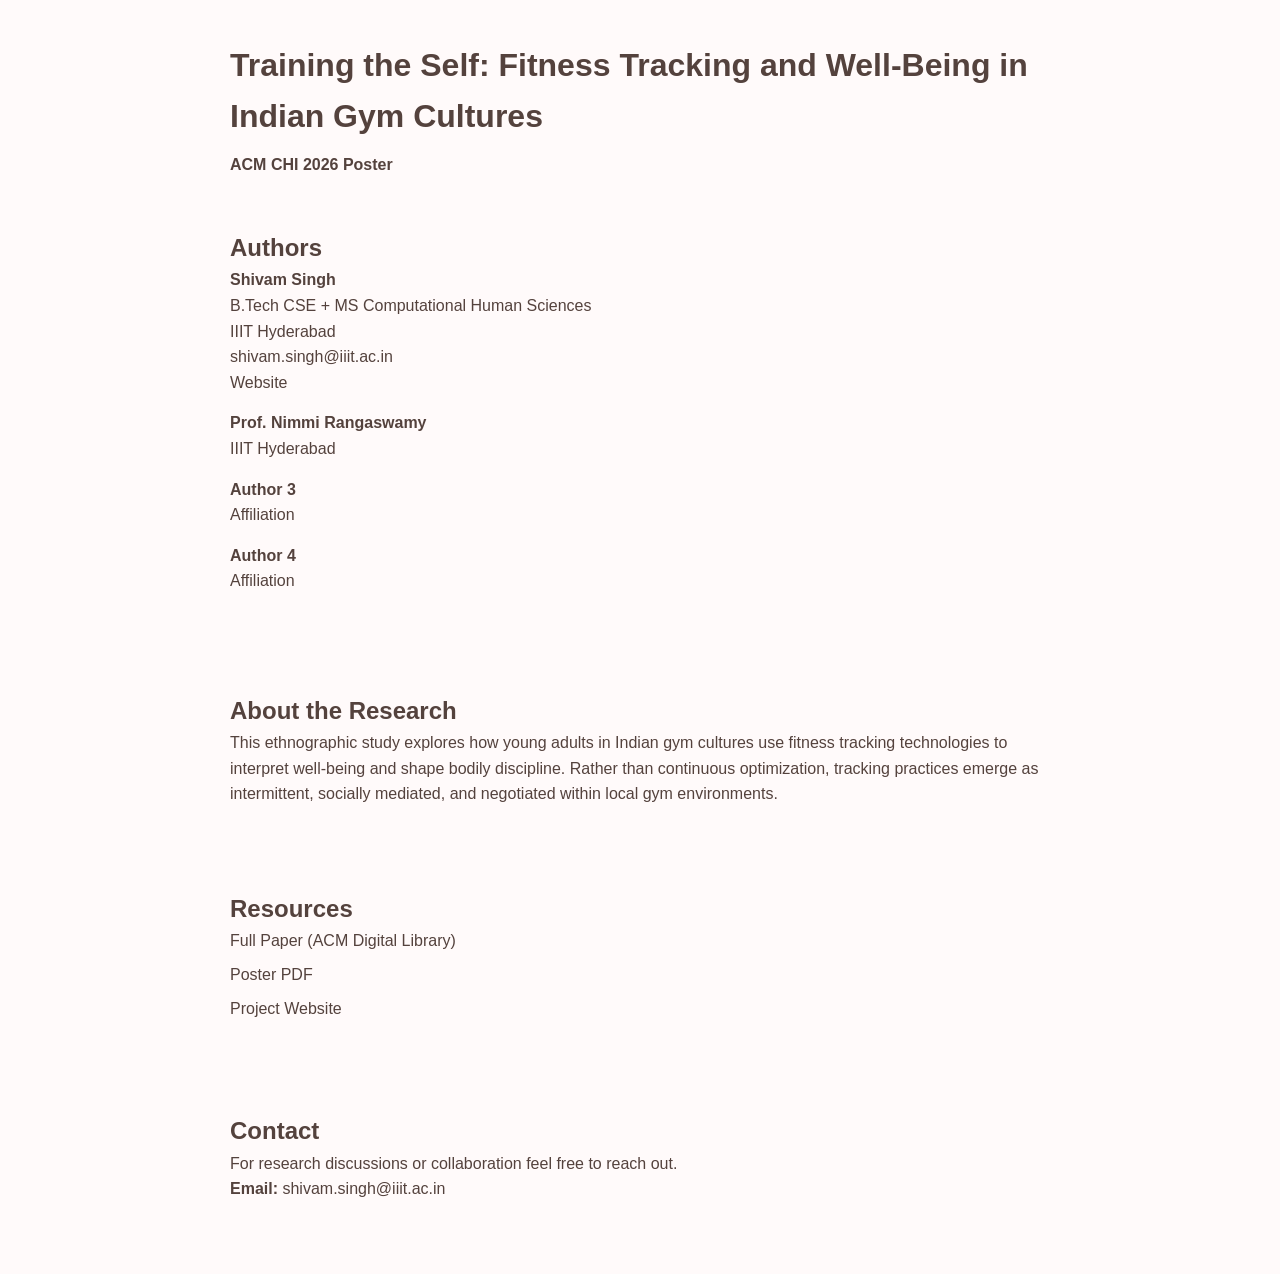
==== chi2026/index.html @ 49208fb3 "chi2026 page added" ====
<!DOCTYPE html>
<html lang="en">

<head>
<meta charset="UTF-8">
<meta name="viewport" content="width=device-width, initial-scale=1.0">

<title>CHI 2026 Poster – Shivam Singh</title>

<link rel="stylesheet" href="../assets/css/styles.css">

<style>

body{
max-width:900px;
margin:auto;
padding:40px;
font-family: Arial, sans-serif;
line-height:1.6;
}

h1{
margin-bottom:10px;
}

.section{
margin-top:35px;
}

.author{
margin-bottom:15px;
}

.links a{
display:block;
margin-bottom:8px;
font-weight:500;
}

</style>

</head>

<body>

<h1>Training the Self: Fitness Tracking and Well-Being in Indian Gym Cultures</h1>

<p><strong>ACM CHI 2026 Poster</strong></p>

<div class="section">

<h2>Authors</h2>

<div class="author">
<strong>Shivam Singh</strong><br>
B.Tech CSE + MS Computational Human Sciences<br>
IIIT Hyderabad<br>
<a href="mailto:shivam.singh@iiit.ac.in">shivam.singh@iiit.ac.in</a><br>
<a href="https://shivams-9.github.io">Website</a>
</div>

<div class="author">
<strong>Prof. Nimmi Rangaswamy</strong><br>
IIIT Hyderabad
</div>

<div class="author">
<strong>Author 3</strong><br>
Affiliation
</div>

<div class="author">
<strong>Author 4</strong><br>
Affiliation
</div>

</div>

<div class="section">

<h2>About the Research</h2>

<p>
This ethnographic study explores how young adults in Indian gym cultures use
fitness tracking technologies to interpret well-being and shape bodily
discipline. Rather than continuous optimization, tracking practices emerge as
intermittent, socially mediated, and negotiated within local gym environments.
</p>

</div>

<div class="section links">

<h2>Resources</h2>

<a href="#">Full Paper (ACM Digital Library)</a>
<a href="#">Poster PDF</a>
<a href="#">Project Website</a>

</div>

<div class="section">

<h2>Contact</h2>

<p>
For research discussions or collaboration feel free to reach out.
</p>

<p>
<strong>Email:</strong> shivam.singh@iiit.ac.in
</p>

</div>

</body>
</html>
---- assets/css/styles.css ----
/*===== GOOGLE FONTS =====*/
@import url("https://fonts.googleapis.com/css2?family=Poppins:wght@400;500;600;700&display=swap");
/*===== VARIABLES CSS =====*/

:root{
  --header-height: 3rem;
  --nav-width:324px;
  /*===== Font weight =====*/
  --font-medium:500;
  --font-semi-bold:600;
  --font-bold:700;
  /*===== Colors =====*/
  --first-color: #cc4b2c;
  --first-color-dark: #662616;
  --first-color-darken: #290F09;
  --text-color: #54423D;
  --first-color-light: #eae7e6;
  --first-color-lighten: #fffafa;

  /*===== Font and typography =====*/
  --body-font: 'Poppins', sans-serif;
  --h1-font-size: 1.5rem;
  --h2-font-size: 1.25rem;
  --h3-font-size: 1rem;
  --normal-font-size: .938rem;
  --small-font-size: .813rem;
  --smaller-font-size: .75rem;
  /*===== Margenes =====*/
  --mb-1: .5rem;
  --mb-2: 1rem;
  --mb-3: 1.5rem;
  --mb-4: 2rem;
  --mb-5: 2.5rem;
  /*===== z index =====*/
  --z-fixed:100;
}
@media screen and (min-width: 768px){
  :root{
    --h1-font-size: 2.25rem;
    --h2-font-size: 1.5rem;
    --h3-font-size: 1.25rem;
    --normal-font-size: 1rem;
    --small-font-size: .875rem;
    --smaller-font-size: .813rem;
  }
}
/*===== BASE =====*/
*,::before,::after{
  box-sizing: border-box;
}
html{
  scroll-behavior: smooth;
}

body{
  margin: var(--header-height) 0 0 0;
  font-family: var(--body-font);
  font-size: var(--normal-font-size);
  font-weight: var(--font-medium);
  background-color: var(--first-color-lighten);
  color: var(--text-color);
  line-height: 1.6;
}

h1,h2,h3,p{
  margin: 0;
}

h3{
  font-weight: var(--font-semi-bold);
}

ul{
  margin: 0;
  padding: 0;
  list-style: none;
}

a{
  text-decoration: none;
  color: var(--text-color);
}

img{
  max-width: 100%;
  height: auto;
  display: block;
}
/*===== CLASS CSS ===== */
.section{
  padding: 1rem 0 2rem;
}

.section-title{
  font-size: var(--h1-font-size);
  color: var(--first-color);
  margin-bottom: var(--mb-3);
  text-align: center;
  margin-top: 0;
}

.section-subtitle{
  display: block;
  font-size: var(--small-font-size);
  color: var(--first-color-darken);
  text-align: center;
  font-weight: var(--font-bold);
  margin-bottom: .25rem;
}

/*===== LAYOUT =====*/
.bd-grid{
  max-width: 1024px;
  display: grid;
  grid-template-columns: 100%;
  column-gap: 2rem;
  
  width: calc(100% - 2rem);
  margin-left: var(--mb-2);
  margin-right: var(--mb-2);
}

.header-1{
  width: 100%;
  position: fixed;
  top: 0;
  left: 0;
  z-index: var(--z-fixed);
  background-color: var(--first-color-lighten);
  box-shadow: 0 2px 4px rgba(0,0,0,.1);
}

/*===== NAV =====*/

.nav{
  height: var(--header-height);
  display: flex;
  justify-content: space-between;
  align-items: center;
}

.nav__menu{
  position: fixed;
  top: 0;
  left: -100%;
  width: 72%;
  height: 100vh;
  padding: 4rem;
  padding-top: 0;
  display: flex;
  align-items: center;
  background-color: var(--first-color);
  transition: .5s;
}

.nav__close{
  position: absolute;
  top: 1rem;
  right: 1rem;
  font-size: 2rem;
  color: var(--first-color-dark);
  cursor: pointer;
}


.nav__item{
  margin-bottom: var(--mb-4);
}

.nav__link{
  font-size: 1rem;
  text-transform: uppercase;
  color: var(--first-color-lighten);
  font-weight: var(--font-bold);
  transition: .3s;
}

.nav__link:hover{
  color: var(--text-color);
}

.nav__toggle{
  color: var(--first-color-dark);
  font-size: 1.3rem;
  cursor: pointer;
}

.nav__img{
 /* padding-top: .1rem; */
  /* padding-left: .15rem; */
  width: 100px;
  height: 100px;
  background-color: var(--first-color);
  border-radius: 50%;
  overflow: hidden;
  /* margin-bottom: var(--mb-2); */
  box-shadow: 0 1px 10px rgba(0, 0, 0, 1);
}
/*=== Show menu ===*/
.show{
  left: 0%;
}

/*Active menu*/
.active{
  color: black;
}

/*===== HOME =====*/

.home__container{
  height: calc(100vh - var(--header-height));
  align-items: center;
}

.home__data{
  display: flex;
  flex-direction: column;
  align-items: center;
  height: max-content;
  text-align: center;
}

.home__img{
  /* padding-top: .1rem; */
  /* padding-left: .15rem; */
  width: 200px;
  height: 200px;
  background-color: var(--first-color);
  border-radius: 50%;
  overflow: hidden;
  /* margin-bottom: var(--mb-2); */


}


.home__title{
  font-size: var(--h1-font-size);
  color: var(--first-color);
  font-weight: var(--font-semi-bold);
}

.home__profession{
  font-size: var(--small-font-size);
  color: var(--first-color-dark);
  margin-bottom: var(--mb-5);
}

.home__profession a:hover{
  color: var(--first-color);
}

.home__social{
  margin-bottom: 5rem;
}

.home__social-link{
  display: inline-flex;
  background-color: var(--first-color);
  color: var(--first-color-lighten);
  font-size: 1.1rem;
  border-radius: 50%;
  padding: .40rem;
  margin: 0 var(--mb-1);
  transition: .3a;
}

.home__social-link:hover{
  background-color: var(--first-color-dark);
}


.home__button{
  width: 100%;
}
/*BUTTONS*/

.button{
  display: inline-block;
  background-color: var(--first-color);
  color: var(--first-color-lighten);
  padding: 1rem 2rem;
  font-weight: var(--font-semi-bold);
  border-radius: .5rem;
  transition: .3s;
}

.button:hover{
  background-color: var(--first-color-dark);
}

.button__light{
  background-color: var(--first-color-lighten);
  color: var(--first-color);
}

.button__light:hover{
  color: var(--first-color-lighten);
}
/* ===== ABOUT =====*/

.about__container{
  row-gap: 2rem;
}

.about__data{
  text-align: center;
}

.about__description{
  margin-bottom: var(--mb-4);
}

.about__img{
  width: 250px;
  border-radius: .5rem;
  margin: 0 auto;
  margin-bottom: 2rem;
}

.about__information{
  margin-bottom: var(--mb-4);
}

.about__information-title{
  font-size: var(--h3-font-size);
  color: var(--first-color-dark);
  margin-bottom: var(--mb-2);
}

.about__information-data{
  display: flex;
  align-items: center;
  padding-left: 1.5rem;
  margin-bottom: var(--mb-3);
}

.about__information-icon{
  font-size: 1.5rem;
  color: var(--first-color);
  margin-right: var(--mb-4);
}

.about__information-subtitle{
  display: block;
  font-weight: var(--font-semi-bold);
}

.about__information-subtitle-small{
  font-size: var(--small-font-size);
}

/* ===== SKILLS =====*/

.skills__container{
  row-gap: 2rem;
}


.skills__subtitle{
  font-size: var(--h3-font-size);
  color: var(--first-color-dark);
  margin-bottom: var(--mb-2);
}

.skills__data{
  position: relative;
  display: flex;
  justify-content: space-between;
  margin: 0 var(--mb-2);
  margin-bottom: var(--mb-4);
}

.skills__name{
  text-transform: uppercase;
}

.skills__bar{
  position: absolute;
  bottom: -.75rem;
  height: .25rem;
  background-color: var(--first-color) ;
}

.skills__html {
  width: 80%;
}

.skills__html90 {
  width: 90%;
}

.skills__js {
  width: 75%;
}

.skills__react {
  width: 85%;
}

.skills__angular {
  width: 70%;
}

.skills__solidity {
  width: 75%;
}

.skills__bash {
  width: 70%;
}

.skills__assembly {
  width: 80%;
}

.skills__tensorflow {
  width: 75%;
}

.skills__numpy {
  width: 95%;
}

.skills__docker {
  width: 80%;
}

.skills__aws {
  width: 70%;
}

.skills__mysql {
  width: 85%;
}

.skills__mongodb {
  width: 80%;
}

.skills__restapi {
  width: 75%;
}

.skills__linux {
  width: 80%;
}

.skills__fullstack {
  width: 85%;
}

.skills__ml {
  width: 75%;
}

.skills__opensource {
  width: 80%;
}

.skills__osnetworking {
  width: 80%;
}

.skills__dbms {
  width: 95%;
}

.skills__problemsolving {
  width: 85%;
}

.skills__hci {
  width: 80%;
}

/* ===== EDUCATION =====*/

.education__container{
  row-gap: 2rem;
}

.education__content{
  display: grid;
  grid-template-columns: 1fr max-content 1fr;
}

.education__year, .education__race{
  font-size: var(--h3-font-size);
  margin-bottom: .25rem;
}

.education__university, .education__specialty{
  display: block;
  font-size: var(--smaller-font-size);
}


.education__year, .education__university{
  text-align: right;
} 

.education__time{
  padding: 0 1rem;
  justify-self: center;
}

.education__rounder{
  position: relative;
  display: inline-block;
  width: 12px;
  height: 12px;
  background-color: var(--first-color);
  border-radius: 50%;
}

.education__rounder::before{
  content: '';
  position: absolute;
  transform: translate(-4px, -4px);
  width: 20px;
  height: 20px;
  border: 1px solid var(--first-color);
  border-radius: 50%;
}


.education__line{
  display: block;
  height: 80%;
  width: 2px;
  background-color: var(--first-color);
  transform: translate(5px);
}
/* ===== SERVICES =====*/


.services__container{
  row-gap: 2rem;
}

.services__content{
  padding: 1.5rem .5rem;
  border:  2px solid var(--first-color);
  border-radius: .5rem;
  text-align: center;
}

.services__icon{
  font-size: 2rem;
  padding: .5rem;
  background-color: var(--first-color);
  color: var(--first-color-lighten);
  border-radius: 50%;
  margin-bottom: var(--mb-2);
}

.services__title{
  font-size: 1.25rem;
  color: var(--first-color-dark);
  margin-bottom: var(--mb-1);
}

.services__content, .services__icon, .services__description, .services__title{
  transition: .3s;
}

.services__content:hover{
  background-color: var(--first-color);
}

.services__content:hover .services__icon{
  background-color: var(--first-color-lighten);
  color: var(--first-color);
}

.services__content:hover .services__title{
  color: var(--first-color-lighten);
}

.services__content:hover .services__description{
  color: var(--first-color-lighten);

}

.services__description{
  text-align: justify;
}
/* ===== PROJECT IN MIND  =====*/
.project{
  background-color: var(--first-color);
  padding-bottom: 0;
}

.project__container{
  row-gap: 2rem;
}

.project__data{
  text-align: center;
}

.project__title, .project__description{
  color: var(--first-color-lighten);
}

.project__description{
  margin-bottom: var(--mb-4);
}

.project_img{
  width: 220px;
  justify-self: center;
}
/* ===== WORKS =====*/

.works__container{
  justify-items: center;
  row-gap: 2rem;
}

.works__img{
  position: relative;
  overflow: hidden;
  border-radius: .5rem;
  height:10rem;
}

.works__data{
  position: absolute;
  bottom: -100%;
  width: 100%;
  height: 100%;
  display: flex;
  flex-direction: column;
  justify-content: center;
  align-items: center;
  background: rgba(204,75,44,.7);
  border-radius: .5rem;
  transition: .3s;
  /* color: var(--first-color-lighten); */
}

.works__link{
  display: inline-flex;
  font-size: 1.5rem;
  background-color: var(--first-color-lighten);
  color: var(--first-color);
  padding: .25rem;
  border-radius: .25rem;
  margin-bottom: var(--mb-2);
}

.works__title{
  font-size: var(--h2-font-size);
  color: var(--first-color-lighten);
}

.works__title{
  font-size: var(--h2-font-size);
  color: var(--first-color-lighten);
}

.works__img:hover .works__data{
  bottom: 0 ;
}
/* ===== CONTACT =====*/


.contact__container{
  row-gap: 3rem;
}

.contact__input{
  width: 100%;
  padding: 1rem;
  outline: none;
  border: none;
  background-color: var(--first-color-light);
  font-size: var(--normal-font-size);
  margin-bottom: var(--mb-2);
  border-radius: .5rem;
}

.contact::placeholder{
  color: var(--first-color-dark);
  font-family: var(--body-font);
  font-weight: var(--font-medium);
}


.contact__button{
  outline: none;
  border: none;
  font-family: var(--body-font);
  font-size: var(--normal-font-size);
  cursor: pointer;
}

.contact__info{
  margin-bottom: var(--mb-3);
}

.contact__subtitle{
  font-size: var(--h3-font-size);
  color: var(--first-color-dark);
  margin-bottom: var(--mb-1);
}

.contact__text{
  display: block;
  padding-left: 1rem;
}

.contact__icon{
  font-size: 1.2rem;
  color: var(--first-color-darken);
  margin-right: var(--mb-4);
}

.success-message {
  /* background-color: #28a745; Green */
  /* color: white; */
  /* padding: 10px; */
  /* text-align: center; */
  /* border-radius: 5px; */
  /* margin-top: 20px; */
  /* opacity: 0;  Initially hidden */
  transition: opacity 0.5s ease-in-out; /* Smooth fade-in and fade-out */
}
/* ===== FOOTER =====*/

.footer{
  background-color: var(--first-color-darken);
  color: var(--first-color-lighten);
  text-align: center;
}

.footer__title{
  font-size: var(--h1-font-size);
  margin-bottom: var(--mb-2);
}

.footer__description{
  margin-bottom: var(--mb-2);
}

.footer__social{
  margin-bottom: 3rem;
}

.footer__link{
  display: inline-flex;
  background-color: var(--first-color);
  color: var(--first-color-lighten);
  font-size: 1.1rem;
  border-radius: 50%;
  padding: .40rem;
  margin: 0 var(--mb-1);
  transition: .3s;
}

.footer__link:hover{
  background-color: var(--first-color-lighten);
  color: var(--first-color);
}

.footer__copy{
  font-size: var(--smaller-font-size);
  color: var(--text-color);
}

/* ===== MEDIA QUERIES=====*/

@media screen and (min-width:768px){
  .home__button{
    width: initial;
  }

  .nav__menu{
    width: var(--nav-width);
  }

  .about__container,  .skills__container, .services__container, .works__container, .contact__container, .contact__inputs{
    grid-template-columns: repeat(2,1fr);
  }

  .about__data{
    text-align: initial;
  }

  .about__description{
    margin-bottom: var(--mb-5);
  }

  .about__img{
    width: 220px;
  }

  .about__information{
    padding-left: 4rem;
  }

  .education__time{
    padding: 0 2rem;
  }

  .project{
    background: none;
  }

  .project__container{
    background-color: var(--first-color);
    grid-template-columns: 2fr 1.2fr;
    padding: 0 2rem;
    border-radius: .5rem;
  }

  .project__data{
    padding: 3rem 0;
  }

  .project__title, .project__data{
    text-align: initial;
  }

  .project_img{
    width: 230px;
    align-self: flex-end;
  }

  .contact__inputs{
    display: grid;
    column-gap: 1.5rem;
  }
  
  .contact__info{
    padding-left: 3rem;
  }

  .footer{
    background: none;
  }

  .footer__container{
    background-color: var(--first-color-darken);
    padding: 3rem 0;
    border-radius: .5rem;
  }
}

@media screen and (min-width:1024px){

  body{
    margin: 0;
    padding-left: var(--nav-width);
  }

  .header-1{
    width: 0;
  }

  .nav__toggle, .nav__logo, .nav__close{
    display: none;
  }

  .nav__menu{
    left: 0;
  }

  .home__container{
    height: 100vh;
  }

  .section{
    padding: 1rem 0 2rem;
  }

  .bd-grid{
    margin-left: auto;
    margin-right: auto;
  }

  .services__container{
    grid-template-columns: repeat(3,1frz);
  }
  
  .works__img{
    position: relative;
    overflow: hidden;
    border-radius: .5rem;
    height:11.7rem;
  }
}
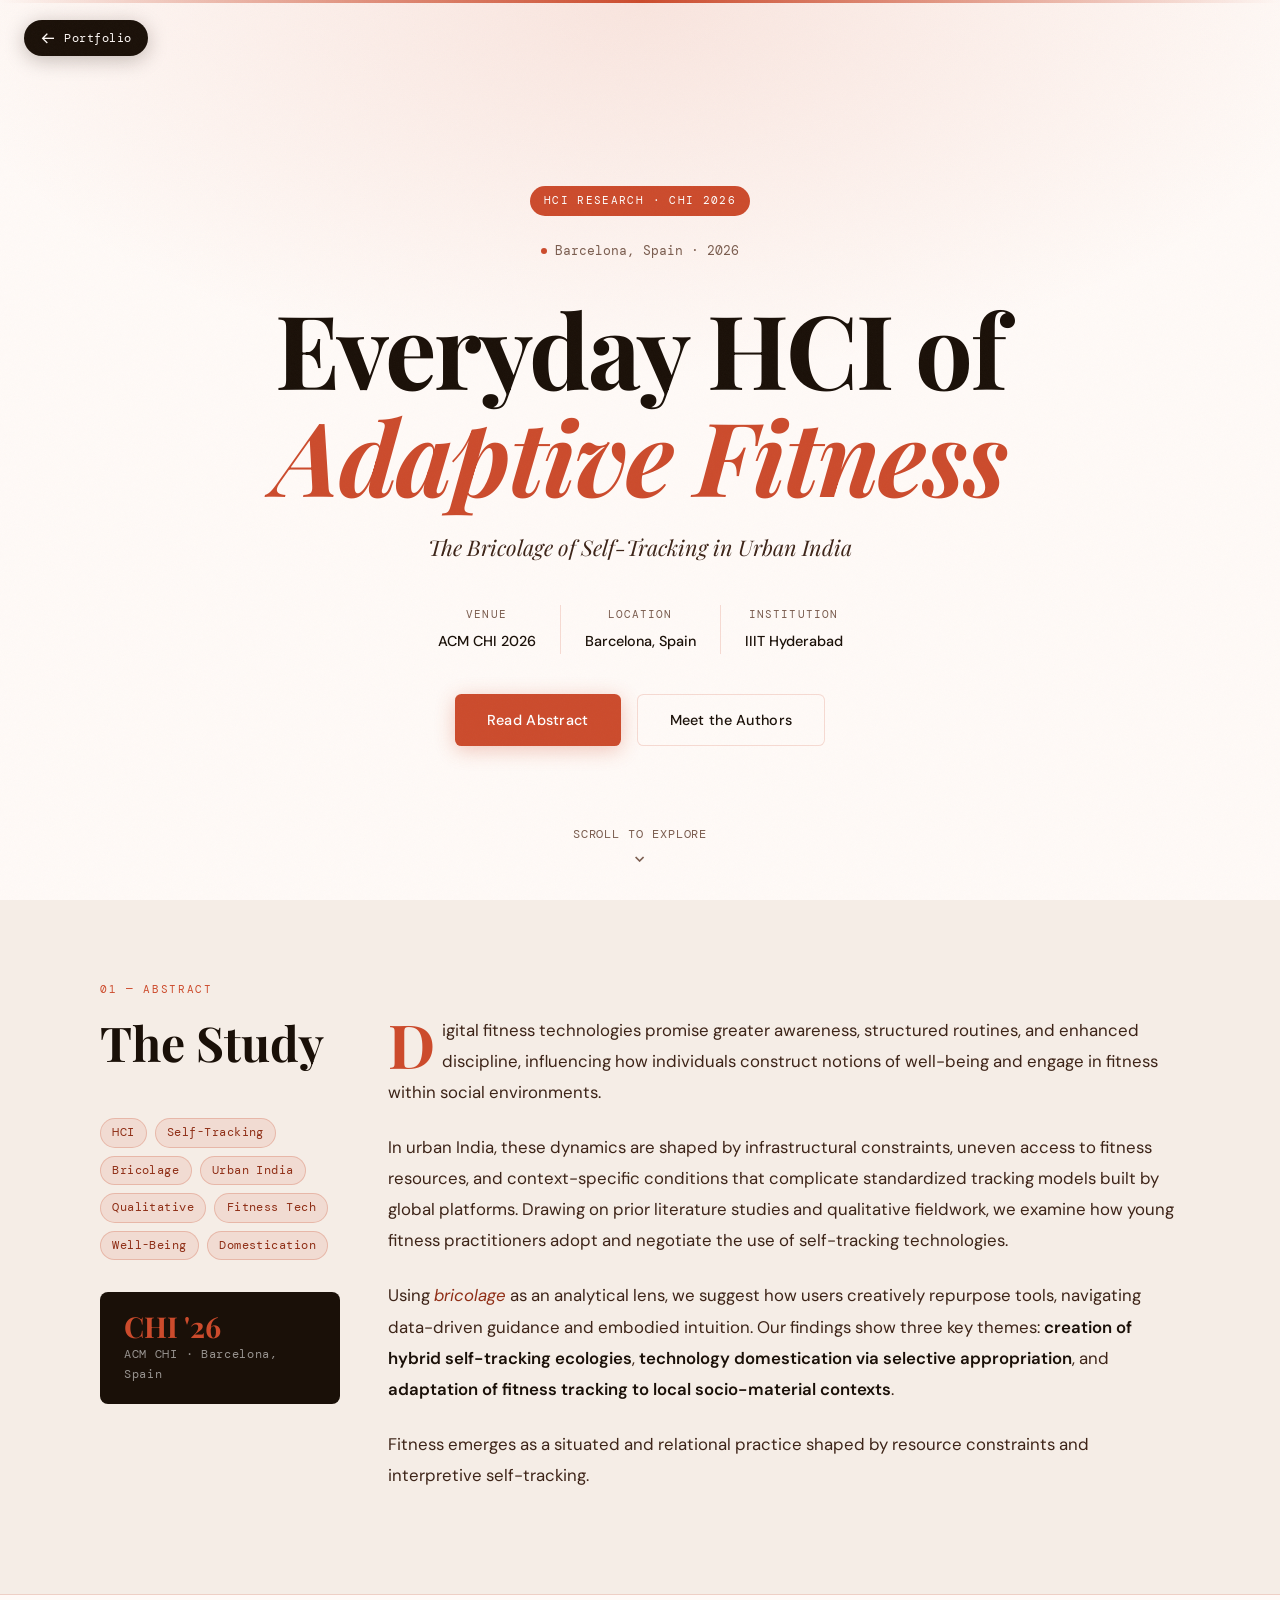
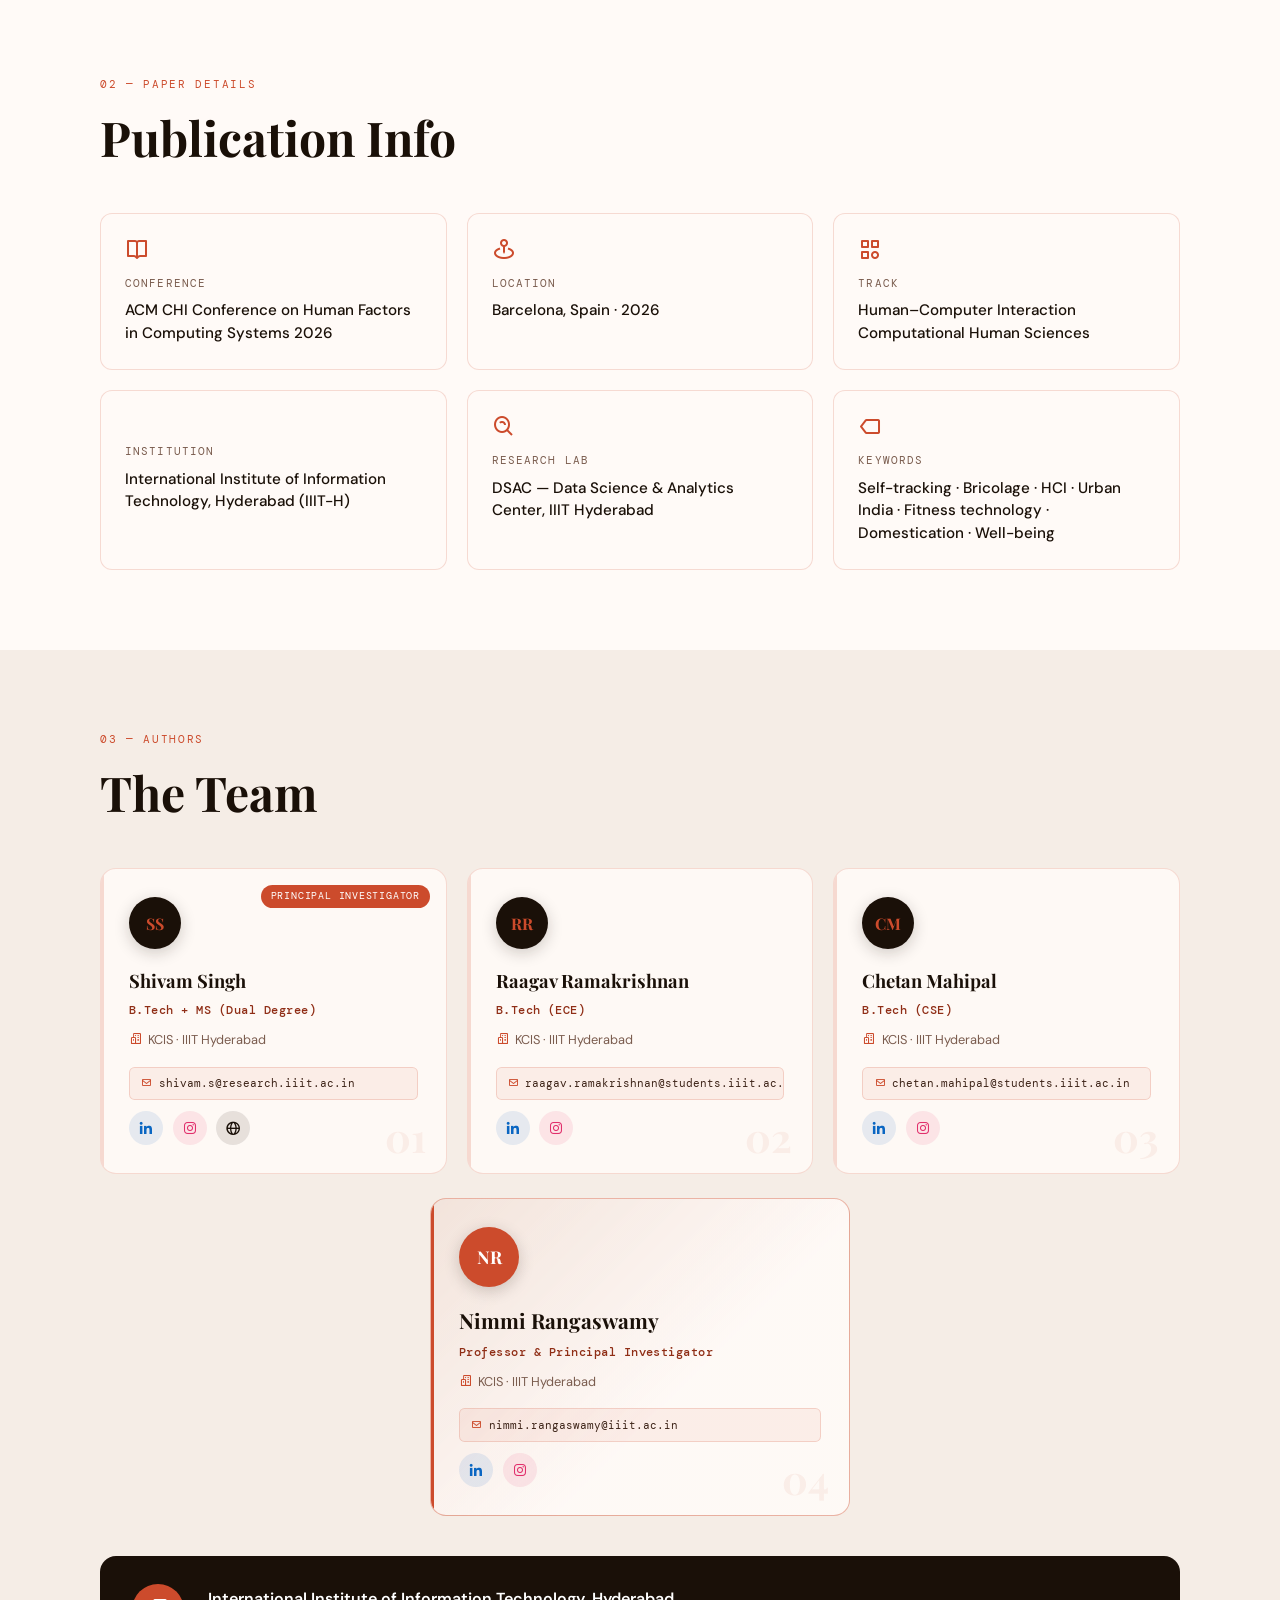
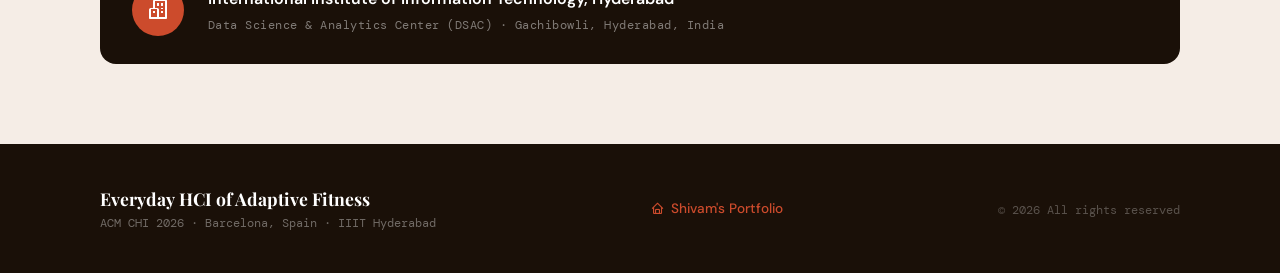
==== commit 514f824f: "chi-2026 paper details up" ====
--- a/chi2026/index.html
+++ b/chi2026/index.html
@@ -1,117 +1,275 @@
 <!DOCTYPE html>
 <html lang="en">
-
 <head>
-<meta charset="UTF-8">
-<meta name="viewport" content="width=device-width, initial-scale=1.0">
-
-<title>CHI 2026 Poster – Shivam Singh</title>
-
-<link rel="stylesheet" href="../assets/css/styles.css">
-
-<style>
-
-body{
-max-width:900px;
-margin:auto;
-padding:40px;
-font-family: Arial, sans-serif;
-line-height:1.6;
-}
-
-h1{
-margin-bottom:10px;
-}
-
-.section{
-margin-top:35px;
-}
-
-.author{
-margin-bottom:15px;
-}
-
-.links a{
-display:block;
-margin-bottom:8px;
-font-weight:500;
-}
-
-</style>
-
+    <meta charset="UTF-8" />
+    <meta name="viewport" content="width=device-width, initial-scale=1.0" />
+    <link rel="stylesheet" href="chi.css" />
+    <link href="https://unpkg.com/boxicons@2.1.4/css/boxicons.min.css" rel="stylesheet" />
+    <link href="https://fonts.googleapis.com/css2?family=Playfair+Display:ital,wght@0,400;0,700;1,400&family=DM+Sans:wght@300;400;500&family=DM+Mono:wght@400;500&display=swap" rel="stylesheet" />
+    <title>Everyday HCI of Adaptive Fitness — CHI 2026</title>
 </head>
-
 <body>
 
-<h1>Training the Self: Fitness Tracking and Well-Being in Indian Gym Cultures</h1>
-
-<p><strong>ACM CHI 2026 Poster</strong></p>
-
-<div class="section">
-
-<h2>Authors</h2>
-
-<div class="author">
-<strong>Shivam Singh</strong><br>
-B.Tech CSE + MS Computational Human Sciences<br>
-IIIT Hyderabad<br>
-<a href="mailto:shivam.singh@iiit.ac.in">shivam.singh@iiit.ac.in</a><br>
-<a href="https://shivams-9.github.io">Website</a>
-</div>
-
-<div class="author">
-<strong>Prof. Nimmi Rangaswamy</strong><br>
-IIIT Hyderabad
-</div>
-
-<div class="author">
-<strong>Author 3</strong><br>
-Affiliation
-</div>
-
-<div class="author">
-<strong>Author 4</strong><br>
-Affiliation
-</div>
-
-</div>
-
-<div class="section">
-
-<h2>About the Research</h2>
-
-<p>
-This ethnographic study explores how young adults in Indian gym cultures use
-fitness tracking technologies to interpret well-being and shape bodily
-discipline. Rather than continuous optimization, tracking practices emerge as
-intermittent, socially mediated, and negotiated within local gym environments.
-</p>
-
-</div>
-
-<div class="section links">
-
-<h2>Resources</h2>
-
-<a href="#">Full Paper (ACM Digital Library)</a>
-<a href="#">Poster PDF</a>
-<a href="#">Project Website</a>
-
-</div>
-
-<div class="section">
-
-<h2>Contact</h2>
-
-<p>
-For research discussions or collaboration feel free to reach out.
-</p>
-
-<p>
-<strong>Email:</strong> shivam.singh@iiit.ac.in
-</p>
-
-</div>
-
+    <div class="grain"></div>
+
+    <a href="https://shivams-9.github.io/" class="home-btn" title="Back to Portfolio">
+        <i class='bx bx-arrow-back'></i>
+        <span>Portfolio</span>
+    </a>
+
+    <!-- Hero -->
+    <section class="hero">
+        <div class="hero__badge">HCI Research · CHI 2026</div>
+        <div class="hero__venue">
+            <span class="venue-dot"></span>
+            Barcelona, Spain · 2026
+        </div>
+
+        <h1 class="hero__title">
+            Everyday HCI of<br>
+            <em>Adaptive Fitness</em>
+        </h1>
+        <p class="hero__subtitle">
+            The Bricolage of Self-Tracking in Urban India
+        </p>
+
+        <div class="hero__meta">
+            <div class="meta-item">
+                <span class="meta-label">Venue</span>
+                <span class="meta-value">ACM CHI 2026</span>
+            </div>
+            <div class="meta-divider"></div>
+            <div class="meta-item">
+                <span class="meta-label">Location</span>
+                <span class="meta-value">Barcelona, Spain</span>
+            </div>
+            <div class="meta-divider"></div>
+            <div class="meta-item">
+                <span class="meta-label">Institution</span>
+                <span class="meta-value">IIIT Hyderabad</span>
+            </div>
+        </div>
+
+        <div class="hero__actions">
+            <a href="#abstract" class="btn btn--primary">Read Abstract</a>
+            <a href="#authors" class="btn btn--ghost">Meet the Authors</a>
+        </div>
+
+        <div class="hero__scroll-hint">
+            <span>Scroll to explore</span>
+            <i class='bx bx-chevron-down'></i>
+        </div>
+    </section>
+
+    <!-- Abstract -->
+    <section class="abstract section" id="abstract">
+        <div class="container">
+            <div class="section-label">01 — Abstract</div>
+            <div class="abstract__layout">
+                <div class="abstract__sidebar">
+                    <h2 class="section-heading">The Study</h2>
+                    <div class="abstract__pills">
+                        <span class="pill">HCI</span>
+                        <span class="pill">Self-Tracking</span>
+                        <span class="pill">Bricolage</span>
+                        <span class="pill">Urban India</span>
+                        <span class="pill">Qualitative</span>
+                        <span class="pill">Fitness Tech</span>
+                        <span class="pill">Well-Being</span>
+                        <span class="pill">Domestication</span>
+                    </div>
+                    <div class="abstract__stat">
+                        <div class="stat-number">CHI '26</div>
+                        <div class="stat-label">ACM CHI · Barcelona, Spain</div>
+                    </div>
+                </div>
+                <div class="abstract__body">
+                    <p class="abstract__text drop-cap">
+                        Digital fitness technologies promise greater awareness, structured routines, and enhanced discipline, influencing how individuals construct notions of well-being and engage in fitness within social environments.
+                    </p>
+                    <p class="abstract__text">
+                        In urban India, these dynamics are shaped by infrastructural constraints, uneven access to fitness resources, and context-specific conditions that complicate standardized tracking models built by global platforms. Drawing on prior literature studies and qualitative fieldwork, we examine how young fitness practitioners adopt and negotiate the use of self-tracking technologies.
+                    </p>
+                    <p class="abstract__text">
+                        Using <em>bricolage</em> as an analytical lens, we suggest how users creatively repurpose tools, navigating data-driven guidance and embodied intuition. Our findings show three key themes: <strong>creation of hybrid self-tracking ecologies</strong>, <strong>technology domestication via selective appropriation</strong>, and <strong>adaptation of fitness tracking to local socio-material contexts</strong>.
+                    </p>
+                    <p class="abstract__text">
+                        Fitness emerges as a situated and relational practice shaped by resource constraints and interpretive self-tracking.
+                    </p>
+                </div>
+            </div>
+        </div>
+    </section>
+
+    <!-- Paper Details -->
+    <section class="details section" id="details">
+        <div class="container">
+            <div class="section-label">02 — Paper Details</div>
+            <h2 class="section-heading">Publication Info</h2>
+            <div class="details__grid">
+                <div class="detail-card">
+                    <i class='bx bx-book-open detail-card__icon'></i>
+                    <div class="detail-card__title">Conference</div>
+                    <div class="detail-card__value">ACM CHI Conference on Human Factors in Computing Systems 2026</div>
+                </div>
+                <div class="detail-card">
+                    <i class='bx bx-map-pin detail-card__icon'></i>
+                    <div class="detail-card__title">Location</div>
+                    <div class="detail-card__value">Barcelona, Spain · 2026</div>
+                </div>
+                <div class="detail-card">
+                    <i class='bx bx-category detail-card__icon'></i>
+                    <div class="detail-card__title">Track</div>
+                    <div class="detail-card__value">Human–Computer Interaction<br>Computational Human Sciences</div>
+                </div>
+                <div class="detail-card">
+                    <i class='bx bx-institution detail-card__icon'></i>
+                    <div class="detail-card__title">Institution</div>
+                    <div class="detail-card__value">International Institute of Information Technology, Hyderabad (IIIT-H)</div>
+                </div>
+                <div class="detail-card">
+                    <i class='bx bx-search-alt detail-card__icon'></i>
+                    <div class="detail-card__title">Research Lab</div>
+                    <div class="detail-card__value">DSAC — Data Science &amp; Analytics Center, IIIT Hyderabad</div>
+                </div>
+                <div class="detail-card">
+                    <i class='bx bx-tag detail-card__icon'></i>
+                    <div class="detail-card__title">Keywords</div>
+                    <div class="detail-card__value">Self-tracking · Bricolage · HCI · Urban India · Fitness technology · Domestication · Well-being</div>
+                </div>
+            </div>
+        </div>
+    </section>
+
+    <!-- Authors -->
+    <section class="authors section" id="authors">
+        <div class="container">
+            <div class="section-label">03 — Authors</div>
+            <h2 class="section-heading">The Team</h2>
+
+            <!-- Row 1: Shivam · Raagav · Chetan -->
+            <div class="authors__row authors__row--three">
+
+                <div class="author-card">
+                    <div class="pi-label">Principal Investigator</div>
+                    <div class="author-card__number">01</div>
+                    <div class="author-card__avatar"><span>SS</span></div>
+                    <div class="author-card__body">
+                        <h3 class="author-card__name">Shivam Singh</h3>
+                        <p class="author-card__role">B.Tech + MS (Dual Degree)</p>
+                        <p class="author-card__affiliation"><i class='bx bx-buildings'></i>KCIS · IIIT Hyderabad </p>
+                        <div class="author-card__contact">
+                            <a href="mailto:shivam.s@research.iiit.ac.in" class="contact-chip">
+                                <i class='bx bx-envelope'></i>
+                                <span>shivam.s@research.iiit.ac.in</span>
+                            </a>
+                            <div class="author-card__social">
+                                <a href="https://www.linkedin.com/in/shivam-singh9204/" target="_blank" rel="noopener noreferrer" class="social-btn linkedin" title="LinkedIn"><i class='bx bxl-linkedin'></i></a>
+                                <a href="https://www.instagram.com/dragon.00.9" target="_blank" rel="noopener noreferrer" class="social-btn instagram" title="Instagram"><i class='bx bxl-instagram'></i></a>
+                                <a href="https://shivams-9.github.io/" target="_blank" rel="noopener noreferrer" class="social-btn website" title="Portfolio"><i class='bx bx-globe'></i></a>
+                            </div>
+                        </div>
+                    </div>
+                </div>
+
+                <div class="author-card">
+                    <div class="author-card__number">02</div>
+                    <div class="author-card__avatar"><span>RR</span></div>
+                    <div class="author-card__body">
+                        <h3 class="author-card__name">Raagav Ramakrishnan</h3>
+                        <p class="author-card__role">B.Tech (ECE)</p>
+                        <p class="author-card__affiliation"><i class='bx bx-buildings'></i>KCIS · IIIT Hyderabad </p>
+                        <div class="author-card__contact">
+                            <a href="mailto:raagav.ramakrishnan@students.iiit.ac.in" class="contact-chip">
+                                <i class='bx bx-envelope'></i>
+                                <span>raagav.ramakrishnan@students.iiit.ac.in</span>
+                            </a>
+                            <div class="author-card__social">
+                                <a href="https://www.linkedin.com/in/raagav-ramakrishnan-3905511b2/" target="_blank" rel="noopener noreferrer" class="social-btn linkedin" title="LinkedIn"><i class='bx bxl-linkedin'></i></a>
+                                <a href="https://www.instagram.com/raagavramki" target="_blank" rel="noopener noreferrer" class="social-btn instagram" title="Instagram"><i class='bx bxl-instagram'></i></a>
+                            </div>
+                        </div>
+                    </div>
+                </div>
+
+                <div class="author-card">
+                    <div class="author-card__number">03</div>
+                    <div class="author-card__avatar"><span>CM</span></div>
+                    <div class="author-card__body">
+                        <h3 class="author-card__name">Chetan Mahipal</h3>
+                        <p class="author-card__role">B.Tech (CSE)</p>
+                        <p class="author-card__affiliation"><i class='bx bx-buildings'></i>KCIS · IIIT Hyderabad </p>
+                        <div class="author-card__contact">
+                            <a href="mailto:chetan.mahipal@students.iiit.ac.in" class="contact-chip">
+                                <i class='bx bx-envelope'></i>
+                                <span>chetan.mahipal@students.iiit.ac.in</span>
+                            </a>
+                            <div class="author-card__social">
+                                <a href="https://www.linkedin.com/in/chetan-mahipal-774780253/" target="_blank" rel="noopener noreferrer" class="social-btn linkedin" title="LinkedIn"><i class='bx bxl-linkedin'></i></a>
+                                <a href="https://www.instagram.com/_chetan_2112" target="_blank" rel="noopener noreferrer" class="social-btn instagram" title="Instagram"><i class='bx bxl-instagram'></i></a>
+                            </div>
+                        </div>
+                    </div>
+                </div>
+
+            </div><!-- /row 1 -->
+
+            <!-- Row 2: Nimmi Rangaswamy — PI, centered -->
+            <div class="authors__row authors__row--pi">
+
+                <div class="author-card author-card--highlight">
+                    <div class="author-card__number">04</div>
+                    <div class="author-card__avatar"><span>NR</span></div>
+                    <div class="author-card__body">
+                        <h3 class="author-card__name">Nimmi Rangaswamy</h3>
+                        <p class="author-card__role">Professor &amp; Principal Investigator</p>
+                        <p class="author-card__affiliation"><i class='bx bx-buildings'></i>KCIS · IIIT Hyderabad </p>
+                        <div class="author-card__contact">
+                            <a href="mailto:nimmi.rangaswamy@iiit.ac.in" class="contact-chip">
+                                <i class='bx bx-envelope'></i>
+                                <span>nimmi.rangaswamy@iiit.ac.in</span>
+                            </a>
+                            <div class="author-card__social">
+                                <a href="https://www.linkedin.com/in/nimmi-rangaswamy-4936526/" target="_blank" rel="noopener noreferrer" class="social-btn linkedin" title="LinkedIn"><i class='bx bxl-linkedin'></i></a>
+                                <a href="https://www.instagram.com/nimmirangaswamy" target="_blank" rel="noopener noreferrer" class="social-btn instagram" title="Instagram"><i class='bx bxl-instagram'></i></a>
+                            </div>
+                        </div>
+                    </div>
+                </div>
+
+            </div><!-- /row 2 -->
+
+            <!-- Affiliation Banner -->
+            <div class="affiliation-banner">
+                <div class="affiliation-banner__inner">
+                    <div class="affiliation-logo"><i class='bx bx-buildings'></i></div>
+                    <div>
+                        <div class="affiliation-name">International Institute of Information Technology, Hyderabad</div>
+                        <div class="affiliation-sub">Data Science &amp; Analytics Center (DSAC) · Gachibowli, Hyderabad, India</div>
+                    </div>
+                </div>
+            </div>
+        </div>
+    </section>
+
+    <!-- Footer -->
+    <footer class="footer">
+        <div class="container footer__inner">
+            <div class="footer__left">
+                <div class="footer__title">Everyday HCI of Adaptive Fitness</div>
+                <div class="footer__sub">ACM CHI 2026 · Barcelona, Spain · IIIT Hyderabad</div>
+            </div>
+            <div class="footer__center">
+                <a href="https://shivams-9.github.io/" class="footer__home-link" target="_blank" rel="noopener noreferrer">
+                    <i class='bx bx-home'></i> Shivam's Portfolio
+                </a>
+            </div>
+            <div class="footer__right">
+                <span class="footer__copy">© 2026 All rights reserved</span>
+            </div>
+        </div>
+    </footer>
+
+    <script src="main.js"></script>
 </body>
 </html>
--- a/chi2026/chi.css
+++ b/chi2026/chi.css
@@ -0,0 +1,577 @@
+/* ===== RESET & BASE ===== */
+*, ::before, ::after { box-sizing: border-box; margin: 0; padding: 0; }
+
+:root {
+    --red:        #cc4b2c;
+    --red-dark:   #8f2e16;
+    --red-deeper: #290F09;
+    --cream:      #fffaf7;
+    --cream-warm: #f5ede6;
+    --ink:        #1a1008;
+    --ink-mid:    #3d2418;
+    --muted:      #7a5c4e;
+    --border:     rgba(204,75,44,0.18);
+    --card-bg:    rgba(255,250,247,0.9);
+
+    --font-display: 'Playfair Display', Georgia, serif;
+    --font-body:    'DM Sans', system-ui, sans-serif;
+    --font-mono:    'DM Mono', monospace;
+}
+
+html { scroll-behavior: smooth; }
+
+body {
+    background-color: var(--cream);
+    color: var(--ink);
+    font-family: var(--font-body);
+    font-size: 1rem;
+    line-height: 1.7;
+    overflow-x: hidden;
+}
+
+/* ===== GRAIN ===== */
+.grain {
+    pointer-events: none;
+    position: fixed;
+    inset: 0;
+    z-index: 999;
+    opacity: .03;
+    background-image: url("data:image/svg+xml,%3Csvg viewBox='0 0 256 256' xmlns='http://www.w3.org/2000/svg'%3E%3Cfilter id='noise'%3E%3CfeTurbulence type='fractalNoise' baseFrequency='0.9' numOctaves='4' stitchTiles='stitch'/%3E%3C/filter%3E%3Crect width='100%25' height='100%25' filter='url(%23noise)'/%3E%3C/svg%3E");
+    background-size: 128px;
+}
+
+/* ===== HOME BUTTON ===== */
+.home-btn {
+    position: fixed;
+    top: 1.25rem;
+    left: 1.5rem;
+    z-index: 100;
+    display: inline-flex;
+    align-items: center;
+    gap: .5rem;
+    background: var(--ink);
+    color: var(--cream);
+    padding: .5rem 1rem;
+    border-radius: 2rem;
+    font-family: var(--font-mono);
+    font-size: .75rem;
+    letter-spacing: .04em;
+    text-decoration: none;
+    transition: background .25s, transform .2s;
+    box-shadow: 0 4px 20px rgba(26,16,8,.25);
+}
+.home-btn:hover { background: var(--red); transform: translateX(-2px); }
+.home-btn i { font-size: 1rem; }
+
+/* ===== HERO ===== */
+.hero {
+    min-height: 100vh;
+    display: flex;
+    flex-direction: column;
+    justify-content: center;
+    align-items: center;
+    text-align: center;
+    padding: 6rem 1.5rem 4rem;
+    position: relative;
+    background:
+        radial-gradient(ellipse 80% 60% at 50% 0%, rgba(204,75,44,.12) 0%, transparent 70%),
+        var(--cream);
+}
+
+.hero::before {
+    content: '';
+    position: absolute;
+    top: 0; left: 0; right: 0;
+    height: 3px;
+    background: linear-gradient(90deg, transparent, var(--red), transparent);
+}
+
+.hero__badge {
+    display: inline-block;
+    background: var(--red);
+    color: #fff;
+    font-family: var(--font-mono);
+    font-size: .7rem;
+    letter-spacing: .12em;
+    text-transform: uppercase;
+    padding: .35rem .9rem;
+    border-radius: 2rem;
+    margin-bottom: 1.5rem;
+    animation: fadeDown .6s ease both;
+}
+
+.hero__venue {
+    display: flex;
+    align-items: center;
+    justify-content: center;
+    gap: .5rem;
+    font-family: var(--font-mono);
+    font-size: .8rem;
+    color: var(--muted);
+    margin-bottom: 2rem;
+    animation: fadeDown .6s .1s ease both;
+}
+.venue-dot {
+    width: 6px; height: 6px;
+    background: var(--red);
+    border-radius: 50%;
+    display: inline-block;
+}
+
+.hero__title {
+    font-family: var(--font-display);
+    font-size: clamp(2.8rem, 8vw, 6.5rem);
+    font-weight: 700;
+    line-height: 1.05;
+    color: var(--ink);
+    margin-bottom: 1.25rem;
+    animation: fadeDown .7s .15s ease both;
+    letter-spacing: -.02em;
+}
+.hero__title em { color: var(--red); font-style: italic; }
+
+.hero__subtitle {
+    font-family: var(--font-display);
+    font-size: clamp(1rem, 2.2vw, 1.35rem);
+    font-style: italic;
+    color: var(--ink-mid);
+    max-width: 560px;
+    margin: 0 auto 2.5rem;
+    font-weight: 400;
+    animation: fadeDown .7s .2s ease both;
+    opacity: .85;
+}
+
+.hero__meta {
+    display: flex;
+    flex-wrap: wrap;
+    justify-content: center;
+    gap: 1.5rem;
+    margin-bottom: 2.5rem;
+    animation: fadeDown .7s .25s ease both;
+}
+
+.meta-item { text-align: center; }
+.meta-label {
+    display: block;
+    font-size: .68rem;
+    font-family: var(--font-mono);
+    letter-spacing: .1em;
+    text-transform: uppercase;
+    color: var(--muted);
+    margin-bottom: .2rem;
+}
+.meta-value { font-weight: 500; font-size: .9rem; color: var(--ink); }
+.meta-divider { width: 1px; background: var(--border); align-self: stretch; }
+
+.hero__actions {
+    display: flex;
+    gap: 1rem;
+    flex-wrap: wrap;
+    justify-content: center;
+    animation: fadeDown .7s .3s ease both;
+}
+
+.btn {
+    display: inline-flex;
+    align-items: center;
+    gap: .5rem;
+    padding: .8rem 2rem;
+    border-radius: .4rem;
+    font-weight: 500;
+    font-size: .9rem;
+    text-decoration: none;
+    transition: all .25s;
+    letter-spacing: .02em;
+}
+.btn--primary {
+    background: var(--red);
+    color: #fff;
+    box-shadow: 0 4px 20px rgba(204,75,44,.3);
+}
+.btn--primary:hover {
+    background: var(--red-dark);
+    transform: translateY(-2px);
+    box-shadow: 0 8px 28px rgba(204,75,44,.4);
+}
+.btn--ghost {
+    border: 1.5px solid var(--border);
+    color: var(--ink);
+    background: var(--card-bg);
+}
+.btn--ghost:hover {
+    border-color: var(--red);
+    color: var(--red);
+    background: rgba(204,75,44,.05);
+}
+
+.hero__scroll-hint {
+    position: absolute;
+    bottom: 2rem;
+    left: 50%;
+    transform: translateX(-50%);
+    display: flex;
+    flex-direction: column;
+    align-items: center;
+    gap: .25rem;
+    color: var(--muted);
+    font-size: .72rem;
+    font-family: var(--font-mono);
+    letter-spacing: .08em;
+    text-transform: uppercase;
+    animation: bounce 2s 1s infinite;
+}
+.hero__scroll-hint i { font-size: 1.2rem; }
+
+/* ===== SECTIONS ===== */
+.section { padding: 5rem 1.5rem; }
+
+.container { max-width: 1080px; margin: 0 auto; }
+
+.section-label {
+    font-family: var(--font-mono);
+    font-size: .7rem;
+    letter-spacing: .15em;
+    text-transform: uppercase;
+    color: var(--red);
+    margin-bottom: 1rem;
+}
+
+.section-heading {
+    font-family: var(--font-display);
+    font-size: clamp(1.8rem, 4vw, 3rem);
+    font-weight: 700;
+    color: var(--ink);
+    margin-bottom: 3rem;
+    line-height: 1.15;
+}
+
+/* ===== ABSTRACT ===== */
+.abstract { background: var(--cream-warm); position: relative; }
+.abstract::after {
+    content: '';
+    position: absolute;
+    bottom: 0; left: 0; right: 0;
+    height: 1px;
+    background: var(--border);
+}
+
+.abstract__layout {
+    display: grid;
+    grid-template-columns: 1fr;
+    gap: 3rem;
+}
+
+@media (min-width: 768px) {
+    .abstract__layout { grid-template-columns: 240px 1fr; }
+}
+
+.abstract__sidebar { position: sticky; top: 2rem; align-self: start; }
+
+.abstract__pills {
+    display: flex;
+    flex-wrap: wrap;
+    gap: .5rem;
+    margin-bottom: 2rem;
+}
+
+.pill {
+    display: inline-block;
+    background: rgba(204,75,44,.1);
+    color: var(--red-dark);
+    border: 1px solid rgba(204,75,44,.25);
+    padding: .25rem .7rem;
+    border-radius: 2rem;
+    font-size: .72rem;
+    font-family: var(--font-mono);
+    letter-spacing: .04em;
+}
+
+.abstract__stat {
+    padding: 1.2rem 1.5rem;
+    background: var(--ink);
+    color: #fff;
+    border-radius: .5rem;
+}
+.stat-number {
+    font-family: var(--font-display);
+    font-size: 1.8rem;
+    font-weight: 700;
+    color: var(--red);
+    line-height: 1;
+    margin-bottom: .3rem;
+}
+.stat-label {
+    font-size: .72rem;
+    color: rgba(255,255,255,.55);
+    font-family: var(--font-mono);
+    letter-spacing: .06em;
+}
+
+.abstract__text {
+    font-size: 1.05rem;
+    color: var(--ink-mid);
+    margin-bottom: 1.5rem;
+    line-height: 1.85;
+}
+.drop-cap::first-letter {
+    font-family: var(--font-display);
+    font-size: 3.8rem;
+    font-weight: 700;
+    line-height: .8;
+    float: left;
+    margin-right: .12em;
+    margin-top: .08em;
+    color: var(--red);
+}
+.abstract__text strong { color: var(--ink); font-weight: 600; }
+.abstract__text em { color: var(--red-dark); font-style: italic; }
+
+/* ===== DETAILS ===== */
+.details__grid {
+    display: grid;
+    grid-template-columns: repeat(auto-fill, minmax(280px, 1fr));
+    gap: 1.25rem;
+}
+
+.detail-card {
+    background: var(--card-bg);
+    border: 1.5px solid var(--border);
+    border-radius: .75rem;
+    padding: 1.5rem;
+    transition: border-color .25s, transform .2s, box-shadow .25s;
+}
+.detail-card:hover {
+    border-color: var(--red);
+    transform: translateY(-3px);
+    box-shadow: 0 8px 32px rgba(204,75,44,.1);
+}
+.detail-card__icon { font-size: 1.5rem; color: var(--red); margin-bottom: .75rem; display: block; }
+.detail-card__title {
+    font-family: var(--font-mono);
+    font-size: .7rem;
+    letter-spacing: .1em;
+    text-transform: uppercase;
+    color: var(--muted);
+    margin-bottom: .4rem;
+}
+.detail-card__value { font-weight: 500; color: var(--ink); font-size: .95rem; line-height: 1.5; }
+
+/* ===== AUTHORS ===== */
+.authors { background: var(--cream-warm); }
+
+/* Row of 3 student authors */
+.authors__row { margin-bottom: 1.5rem; }
+
+.authors__row--three {
+    display: grid;
+    grid-template-columns: repeat(3, 1fr);
+    gap: 1.25rem;
+}
+
+/* Row with just the PI, centered */
+.authors__row--pi {
+    display: flex;
+    justify-content: center;
+    margin-bottom: 2.5rem;
+}
+
+.authors__row--pi .author-card {
+    width: 100%;
+    max-width: 420px;
+}
+
+/* ===== AUTHOR CARD ===== */
+.author-card {
+    background: var(--card-bg);
+    border: 1.5px solid var(--border);
+    border-radius: 1rem;
+    padding: 1.75rem;
+    position: relative;
+    overflow: hidden;
+    transition: border-color .25s, transform .2s, box-shadow .25s;
+}
+.author-card::before {
+    content: '';
+    position: absolute;
+    top: 0; left: 0;
+    width: 3px; height: 100%;
+    background: var(--border);
+    transition: background .25s;
+}
+.author-card:hover {
+    border-color: rgba(204,75,44,.4);
+    transform: translateY(-4px);
+    box-shadow: 0 12px 40px rgba(204,75,44,.1);
+}
+.author-card:hover::before { background: var(--red); }
+
+.author-card--highlight {
+    border-color: rgba(204,75,44,.4);
+    background: linear-gradient(135deg, rgba(204,75,44,.06) 0%, var(--card-bg) 60%);
+}
+.author-card--highlight::before { background: var(--red); }
+
+/* PI badge */
+.pi-label {
+    position: absolute;
+    top: 1rem; right: 1rem;
+    background: var(--red);
+    color: #fff;
+    font-family: var(--font-mono);
+    font-size: .62rem;
+    letter-spacing: .08em;
+    text-transform: uppercase;
+    padding: .2rem .6rem;
+    border-radius: 2rem;
+}
+
+.author-card__number {
+    position: absolute;
+    bottom: 1rem; right: 1.25rem;
+    font-family: var(--font-display);
+    font-size: 2.5rem;
+    font-weight: 700;
+    color: rgba(204,75,44,.07);
+    line-height: 1;
+    user-select: none;
+}
+
+.author-card__avatar {
+    width: 52px; height: 52px;
+    background: var(--ink);
+    border-radius: 50%;
+    display: flex;
+    align-items: center;
+    justify-content: center;
+    margin-bottom: 1rem;
+    font-family: var(--font-display);
+    font-size: 1rem;
+    font-weight: 700;
+    color: var(--red);
+    box-shadow: 0 4px 16px rgba(26,16,8,.2);
+}
+.author-card--highlight .author-card__avatar {
+    background: var(--red);
+    color: #fff;
+    width: 60px; height: 60px;
+    font-size: 1.1rem;
+}
+
+.author-card__name {
+    font-family: var(--font-display);
+    font-size: 1.15rem;
+    font-weight: 700;
+    color: var(--ink);
+    margin-bottom: .2rem;
+}
+.author-card--highlight .author-card__name { font-size: 1.3rem; }
+
+.author-card__role {
+    font-size: .75rem;
+    color: var(--red-dark);
+    font-weight: 500;
+    font-family: var(--font-mono);
+    letter-spacing: .04em;
+    margin-bottom: .55rem;
+}
+
+.author-card__affiliation {
+    font-size: .8rem;
+    color: var(--muted);
+    display: flex;
+    align-items: center;
+    gap: .4rem;
+    margin-bottom: 1rem;
+}
+.author-card__affiliation i { color: var(--red); }
+
+.author-card__contact { display: flex; flex-direction: column; gap: .7rem; }
+
+.contact-chip {
+    display: flex;
+    align-items: center;
+    gap: .4rem;
+    background: rgba(204,75,44,.07);
+    border: 1px solid var(--border);
+    border-radius: .35rem;
+    padding: .4rem .7rem;
+    font-family: var(--font-mono);
+    font-size: .68rem;
+    color: var(--ink-mid);
+    text-decoration: none;
+    transition: background .2s, color .2s;
+    overflow: hidden;
+    text-overflow: ellipsis;
+    white-space: nowrap;
+}
+.contact-chip i { color: var(--red); flex-shrink: 0; }
+.contact-chip:hover { background: rgba(204,75,44,.14); color: var(--red-dark); }
+
+.author-card__social { display: flex; gap: .6rem; }
+
+.social-btn {
+    display: inline-flex;
+    align-items: center;
+    justify-content: center;
+    width: 34px; height: 34px;
+    border-radius: 50%;
+    font-size: 1rem;
+    text-decoration: none;
+    transition: transform .2s, background .2s, color .2s;
+}
+.social-btn.linkedin { background: rgba(10,102,194,.1); color: #0a66c2; }
+.social-btn.linkedin:hover { background: #0a66c2; color: #fff; transform: scale(1.1); }
+.social-btn.instagram { background: rgba(225,48,108,.1); color: #e1306c; }
+.social-btn.instagram:hover { background: #e1306c; color: #fff; transform: scale(1.1); }
+.social-btn.website { background: rgba(26,16,8,.1); color: var(--ink); }
+.social-btn.website:hover { background: var(--ink); color: #fff; transform: scale(1.1); }
+
+/* ===== AFFILIATION BANNER ===== */
+.affiliation-banner { background: var(--ink); border-radius: 1rem; padding: 1.75rem 2rem; }
+.affiliation-banner__inner { display: flex; align-items: center; gap: 1.5rem; flex-wrap: wrap; }
+.affiliation-logo {
+    width: 52px; height: 52px;
+    background: var(--red); border-radius: 50%;
+    display: flex; align-items: center; justify-content: center;
+    font-size: 1.5rem; color: #fff; flex-shrink: 0;
+}
+.affiliation-name { font-size: 1rem; font-weight: 600; color: #fff; margin-bottom: .2rem; }
+.affiliation-sub { font-size: .75rem; color: rgba(255,255,255,.45); font-family: var(--font-mono); letter-spacing: .04em; }
+
+/* ===== FOOTER ===== */
+.footer { background: var(--ink); padding: 2.5rem 1.5rem; }
+.footer__inner { display: flex; flex-wrap: wrap; justify-content: space-between; align-items: center; gap: 1.5rem; }
+.footer__title { font-family: var(--font-display); font-size: 1.1rem; color: #fff; font-weight: 700; }
+.footer__sub { font-size: .72rem; color: rgba(255,255,255,.38); font-family: var(--font-mono); }
+.footer__home-link {
+    display: inline-flex; align-items: center; gap: .4rem;
+    color: var(--red); text-decoration: none;
+    font-size: .85rem; font-weight: 500; transition: color .2s;
+}
+.footer__home-link:hover { color: #e8765a; }
+.footer__copy { font-size: .72rem; color: rgba(255,255,255,.28); font-family: var(--font-mono); }
+
+/* ===== ANIMATIONS ===== */
+@keyframes fadeDown {
+    from { opacity: 0; transform: translateY(-20px); }
+    to   { opacity: 1; transform: translateY(0); }
+}
+@keyframes bounce {
+    0%, 100% { transform: translateX(-50%) translateY(0); }
+    50%       { transform: translateX(-50%) translateY(6px); }
+}
+.fade-in { opacity: 0; transform: translateY(24px); transition: opacity .6s ease, transform .6s ease; }
+.fade-in.visible { opacity: 1; transform: none; }
+
+/* ===== RESPONSIVE ===== */
+@media (max-width: 768px) {
+    .authors__row--three { grid-template-columns: 1fr; }
+    .authors__row--pi .author-card { max-width: 100%; }
+}
+
+@media (max-width: 600px) {
+    .hero__meta { gap: 1rem; }
+    .meta-divider { display: none; }
+    .footer__inner { justify-content: center; text-align: center; }
+}
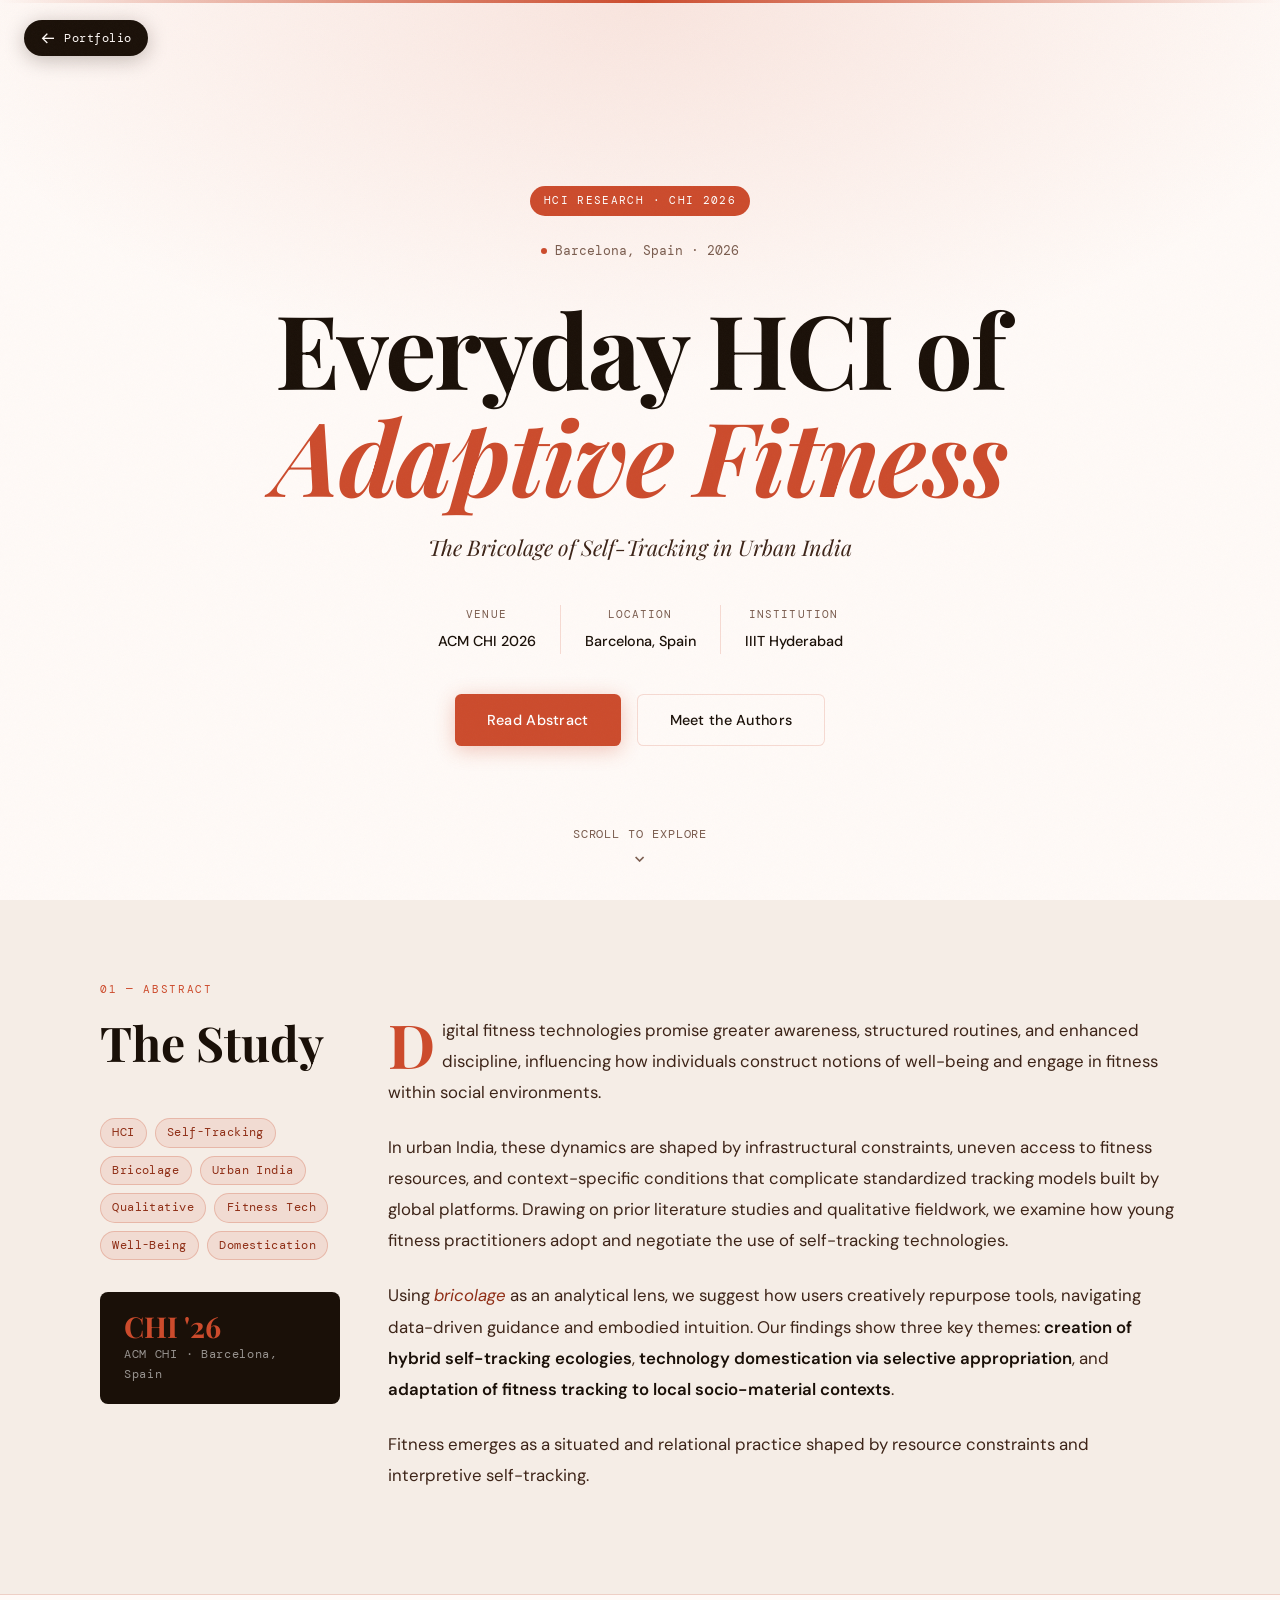
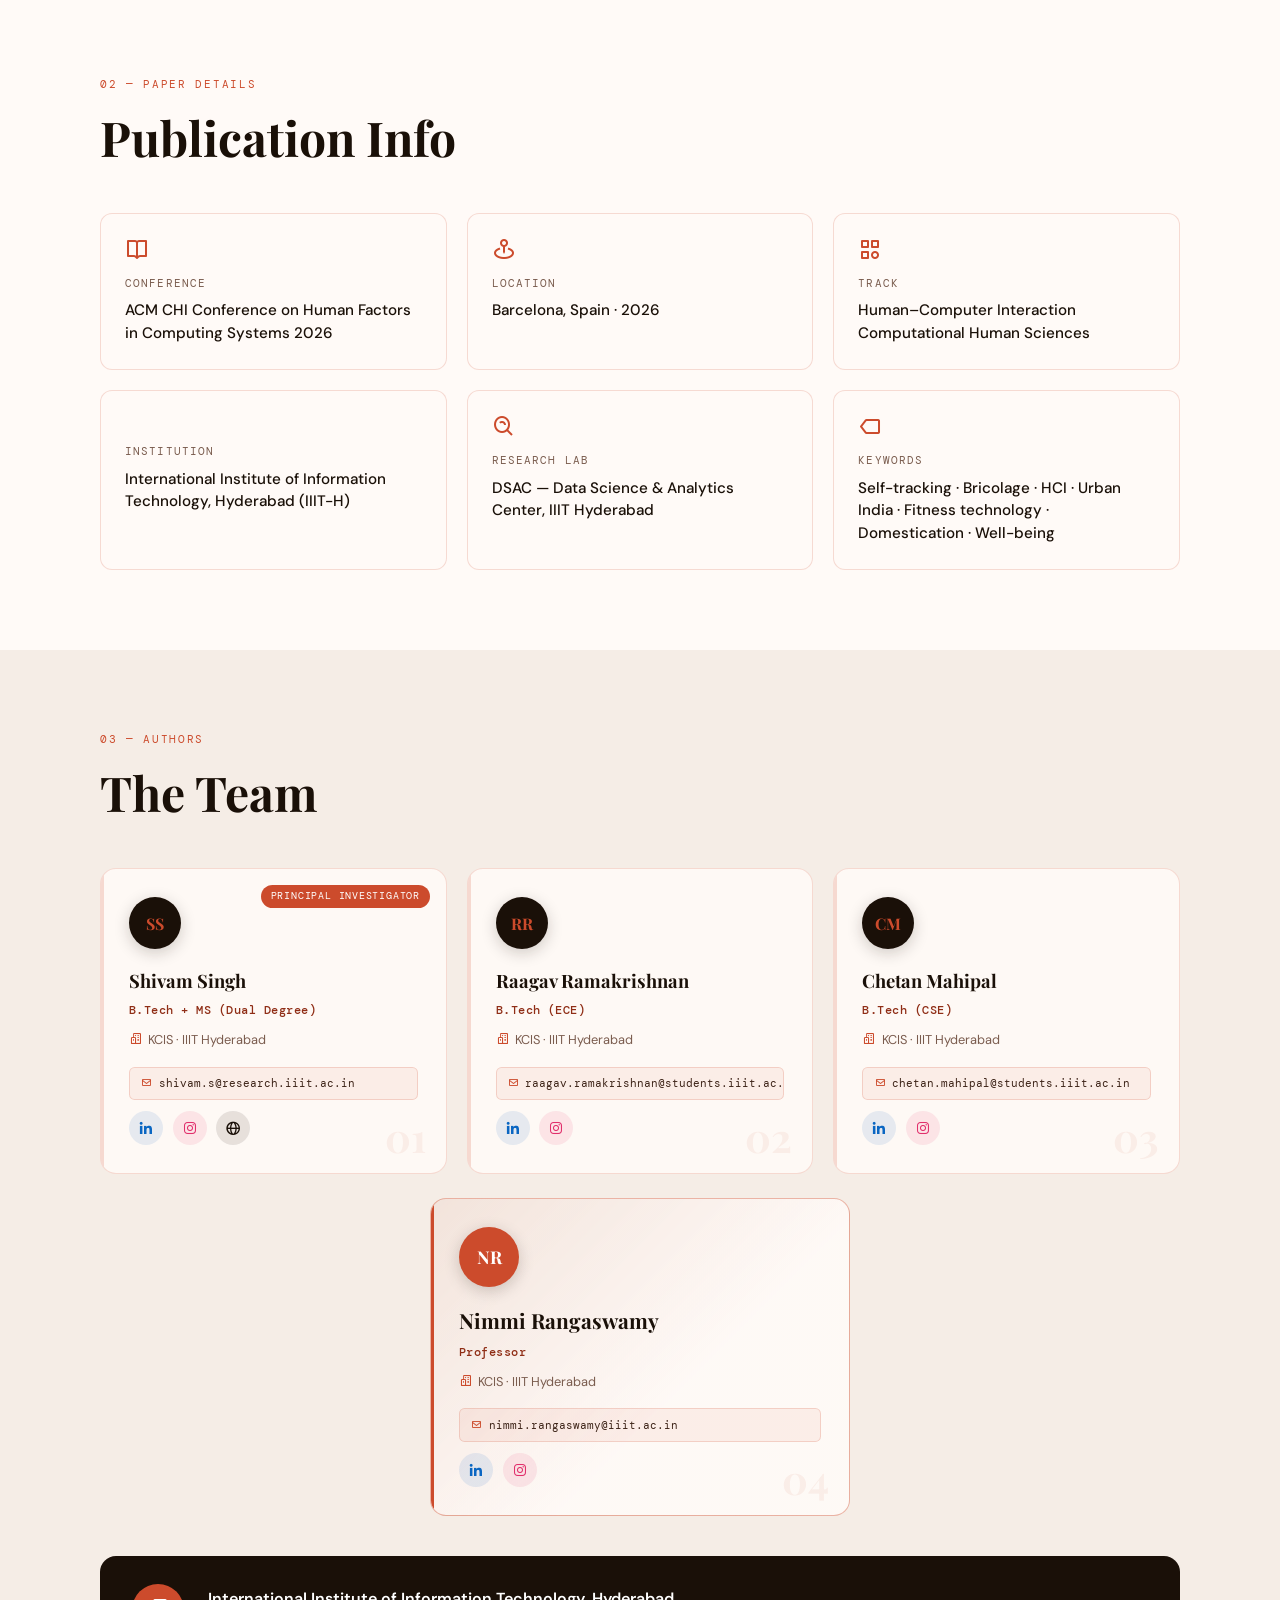
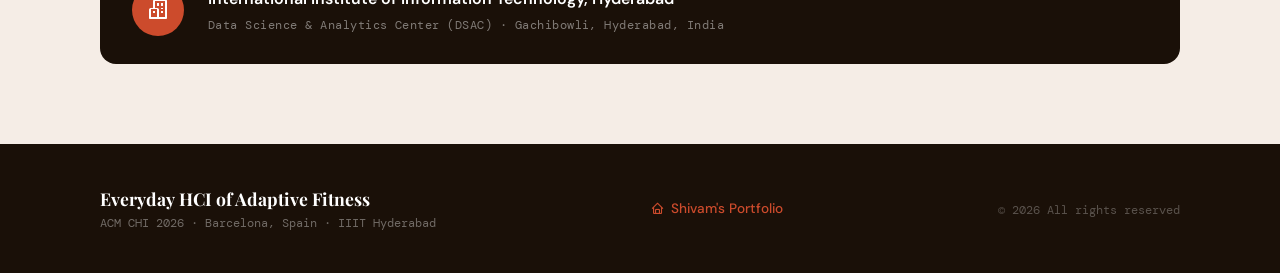
==== commit fbb59d31: "added raagav website, made a few more edits" ====
--- a/chi2026/index.html
+++ b/chi2026/index.html
@@ -222,7 +222,7 @@
                     <div class="author-card__avatar"><span>NR</span></div>
                     <div class="author-card__body">
                         <h3 class="author-card__name">Nimmi Rangaswamy</h3>
-                        <p class="author-card__role">Professor &amp; Principal Investigator</p>
+                        <p class="author-card__role">Professor</p>
                         <p class="author-card__affiliation"><i class='bx bx-buildings'></i>KCIS · IIIT Hyderabad </p>
                         <div class="author-card__contact">
                             <a href="mailto:nimmi.rangaswamy@iiit.ac.in" class="contact-chip">
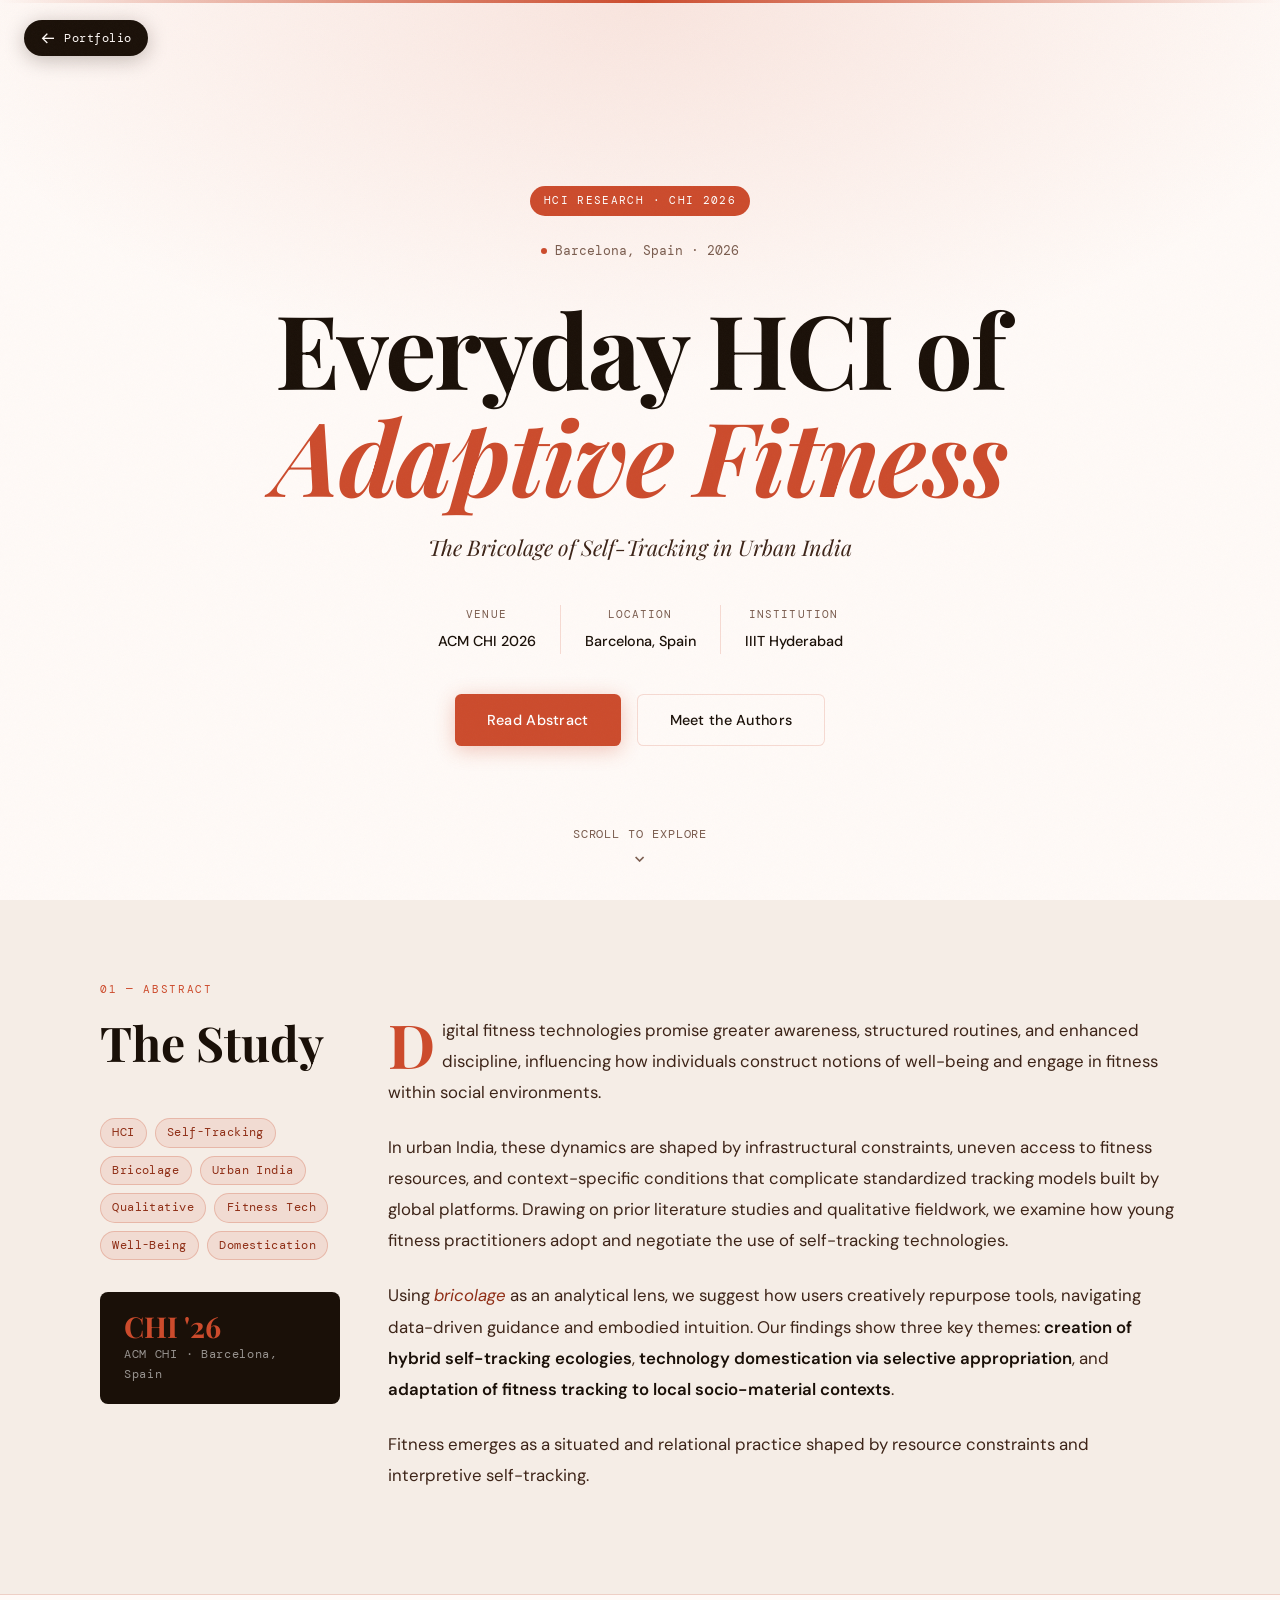
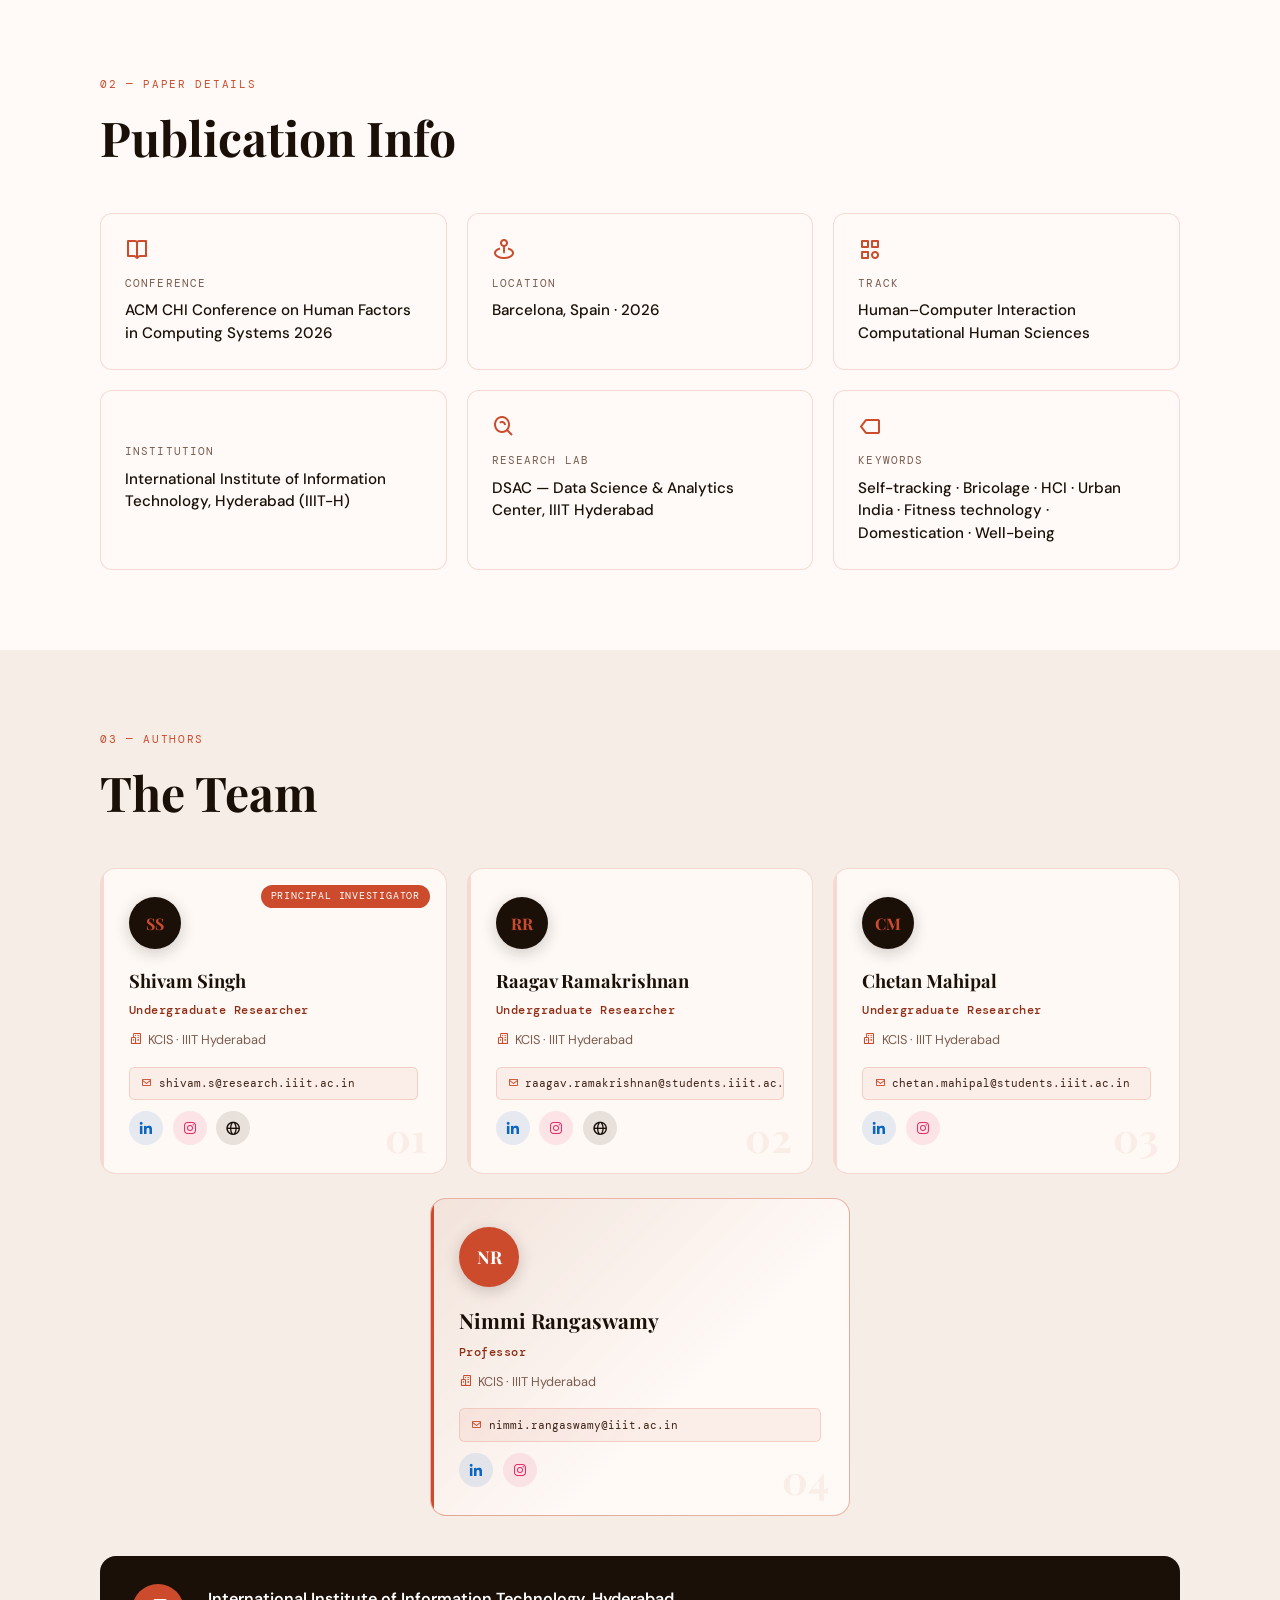
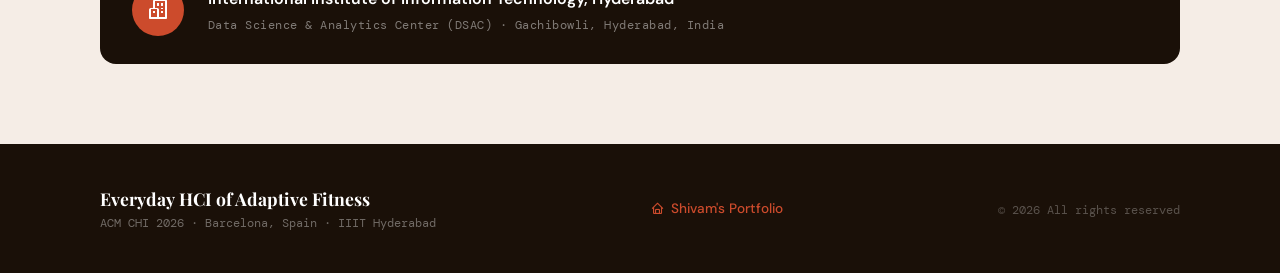
==== commit a20d84d4: "added website, few more edits" ====
--- a/chi2026/index.html
+++ b/chi2026/index.html
@@ -156,7 +156,7 @@
                     <div class="author-card__avatar"><span>SS</span></div>
                     <div class="author-card__body">
                         <h3 class="author-card__name">Shivam Singh</h3>
-                        <p class="author-card__role">B.Tech + MS (Dual Degree)</p>
+                        <p class="author-card__role">Undergraduate Researcher</p>
                         <p class="author-card__affiliation"><i class='bx bx-buildings'></i>KCIS · IIIT Hyderabad </p>
                         <div class="author-card__contact">
                             <a href="mailto:shivam.s@research.iiit.ac.in" class="contact-chip">
@@ -177,7 +177,7 @@
                     <div class="author-card__avatar"><span>RR</span></div>
                     <div class="author-card__body">
                         <h3 class="author-card__name">Raagav Ramakrishnan</h3>
-                        <p class="author-card__role">B.Tech (ECE)</p>
+                        <p class="author-card__role">Undergraduate Researcher</p>
                         <p class="author-card__affiliation"><i class='bx bx-buildings'></i>KCIS · IIIT Hyderabad </p>
                         <div class="author-card__contact">
                             <a href="mailto:raagav.ramakrishnan@students.iiit.ac.in" class="contact-chip">
@@ -187,6 +187,7 @@
                             <div class="author-card__social">
                                 <a href="https://www.linkedin.com/in/raagav-ramakrishnan-3905511b2/" target="_blank" rel="noopener noreferrer" class="social-btn linkedin" title="LinkedIn"><i class='bx bxl-linkedin'></i></a>
                                 <a href="https://www.instagram.com/raagavramki" target="_blank" rel="noopener noreferrer" class="social-btn instagram" title="Instagram"><i class='bx bxl-instagram'></i></a>
+                                <a href="https://raagavramki.github.io/" target="_blank" rel="noopener noreferrer" class="social-btn website" title="Portfolio"><i class='bx bx-globe'></i></a>
                             </div>
                         </div>
                     </div>
@@ -197,7 +198,7 @@
                     <div class="author-card__avatar"><span>CM</span></div>
                     <div class="author-card__body">
                         <h3 class="author-card__name">Chetan Mahipal</h3>
-                        <p class="author-card__role">B.Tech (CSE)</p>
+                        <p class="author-card__role">Undergraduate Researcher</p>
                         <p class="author-card__affiliation"><i class='bx bx-buildings'></i>KCIS · IIIT Hyderabad </p>
                         <div class="author-card__contact">
                             <a href="mailto:chetan.mahipal@students.iiit.ac.in" class="contact-chip">
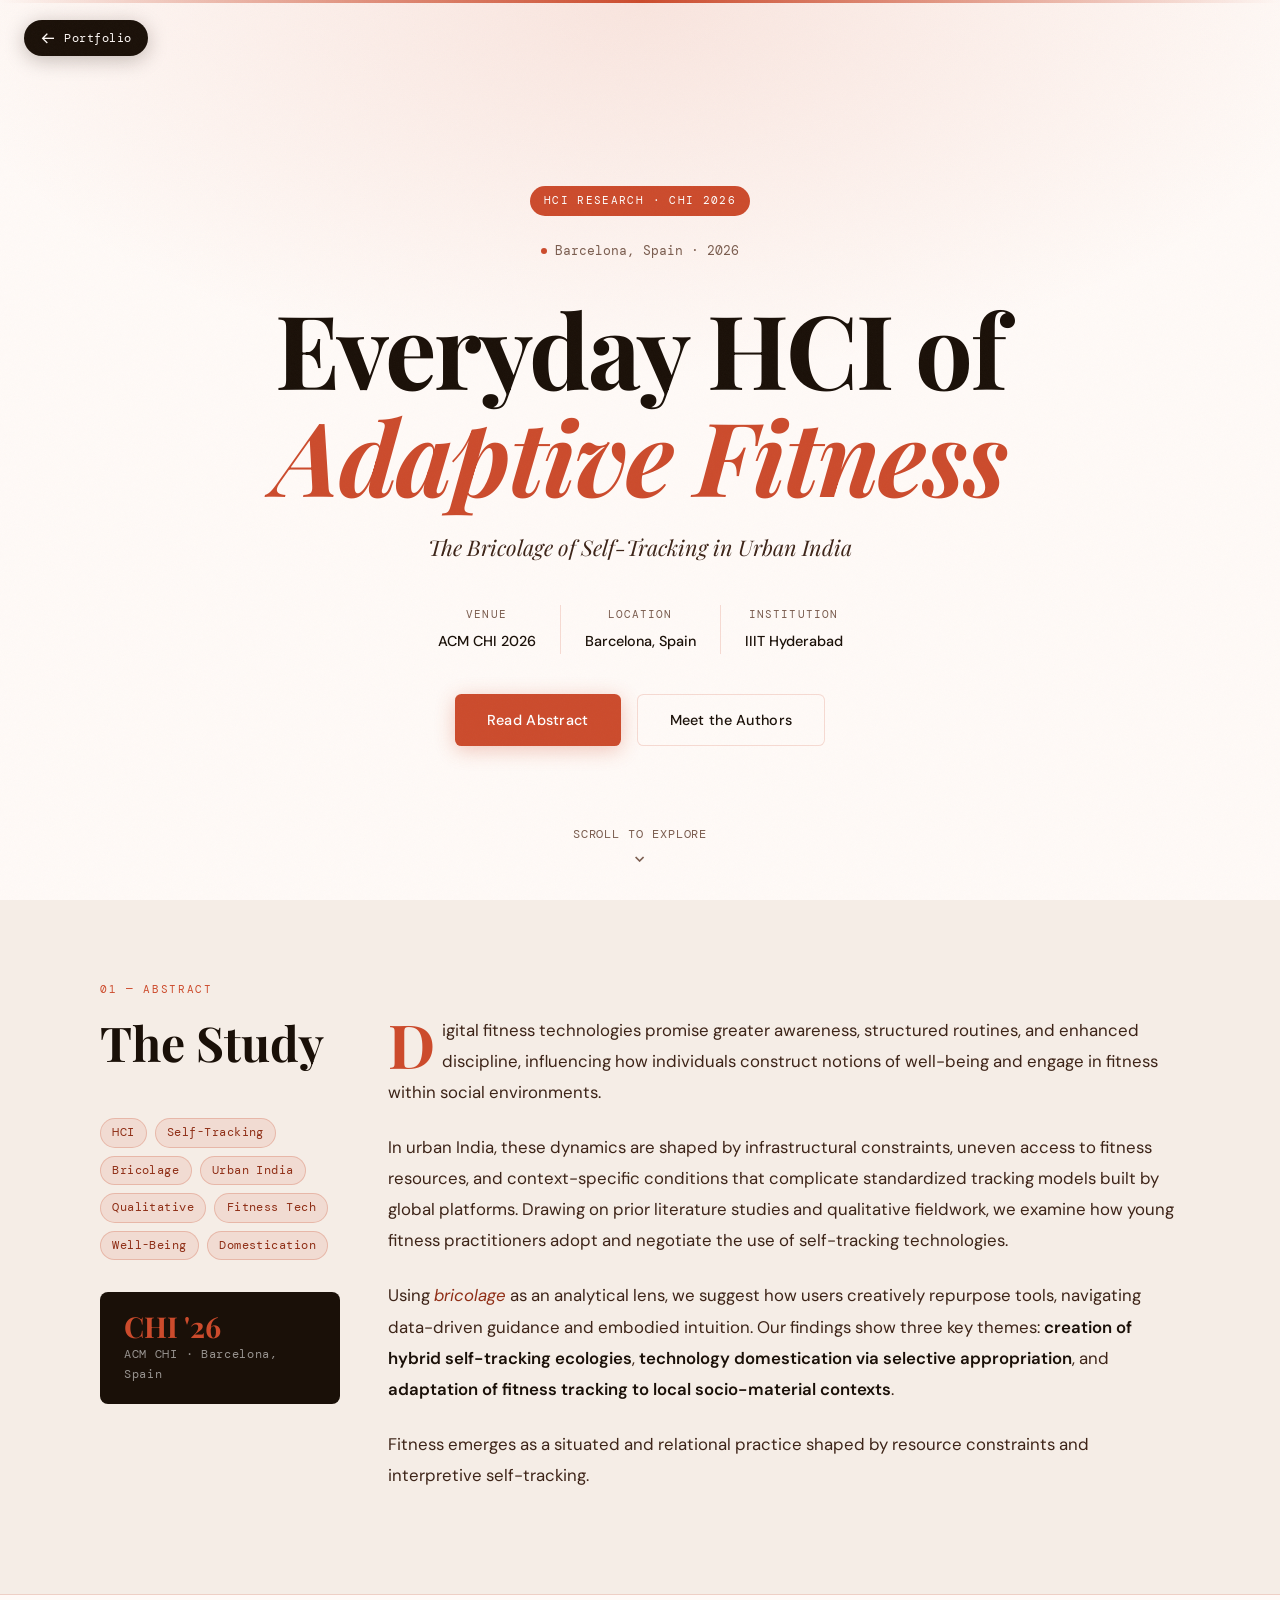
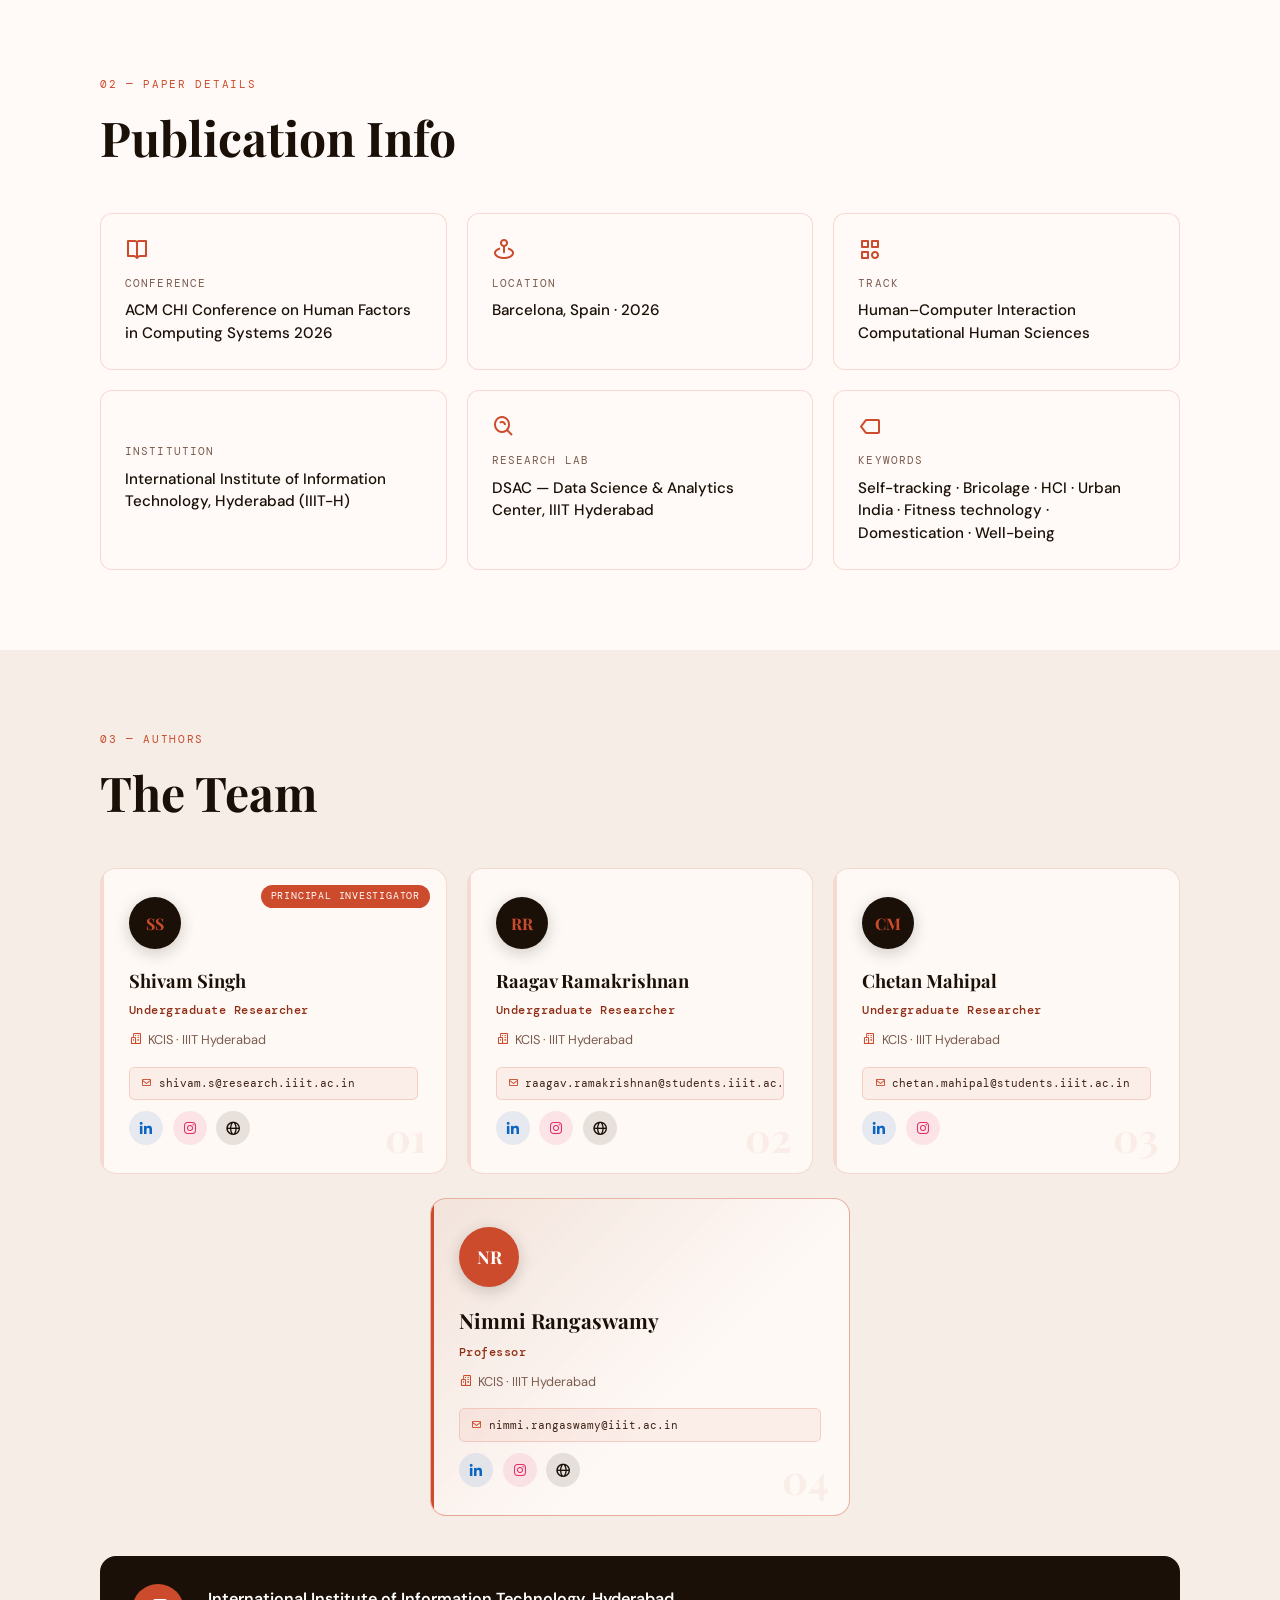
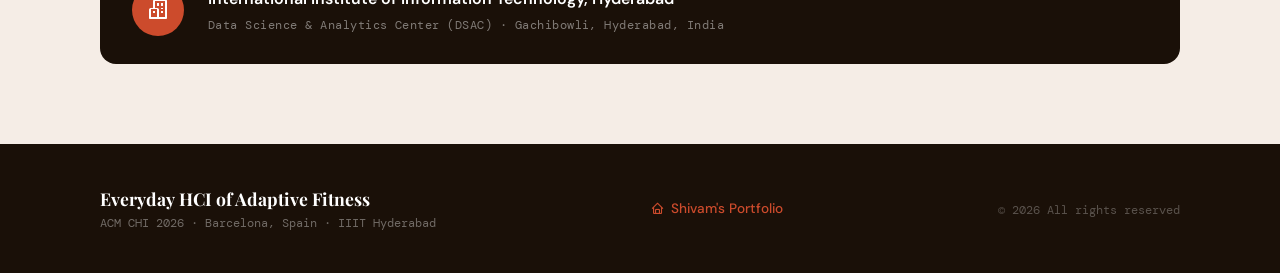
==== commit f61cf3cb: "added a link" ====
--- a/chi2026/index.html
+++ b/chi2026/index.html
@@ -233,6 +233,7 @@
                             <div class="author-card__social">
                                 <a href="https://www.linkedin.com/in/nimmi-rangaswamy-4936526/" target="_blank" rel="noopener noreferrer" class="social-btn linkedin" title="LinkedIn"><i class='bx bxl-linkedin'></i></a>
                                 <a href="https://www.instagram.com/nimmirangaswamy" target="_blank" rel="noopener noreferrer" class="social-btn instagram" title="Instagram"><i class='bx bxl-instagram'></i></a>
+                                <a href="https://sites.google.com/view/nimmirangaswamy/home" target="_blank" rel="noopener noreferrer" class="social-btn website" title="Portfolio"><i class='bx bx-globe'></i></a>
                             </div>
                         </div>
                     </div>
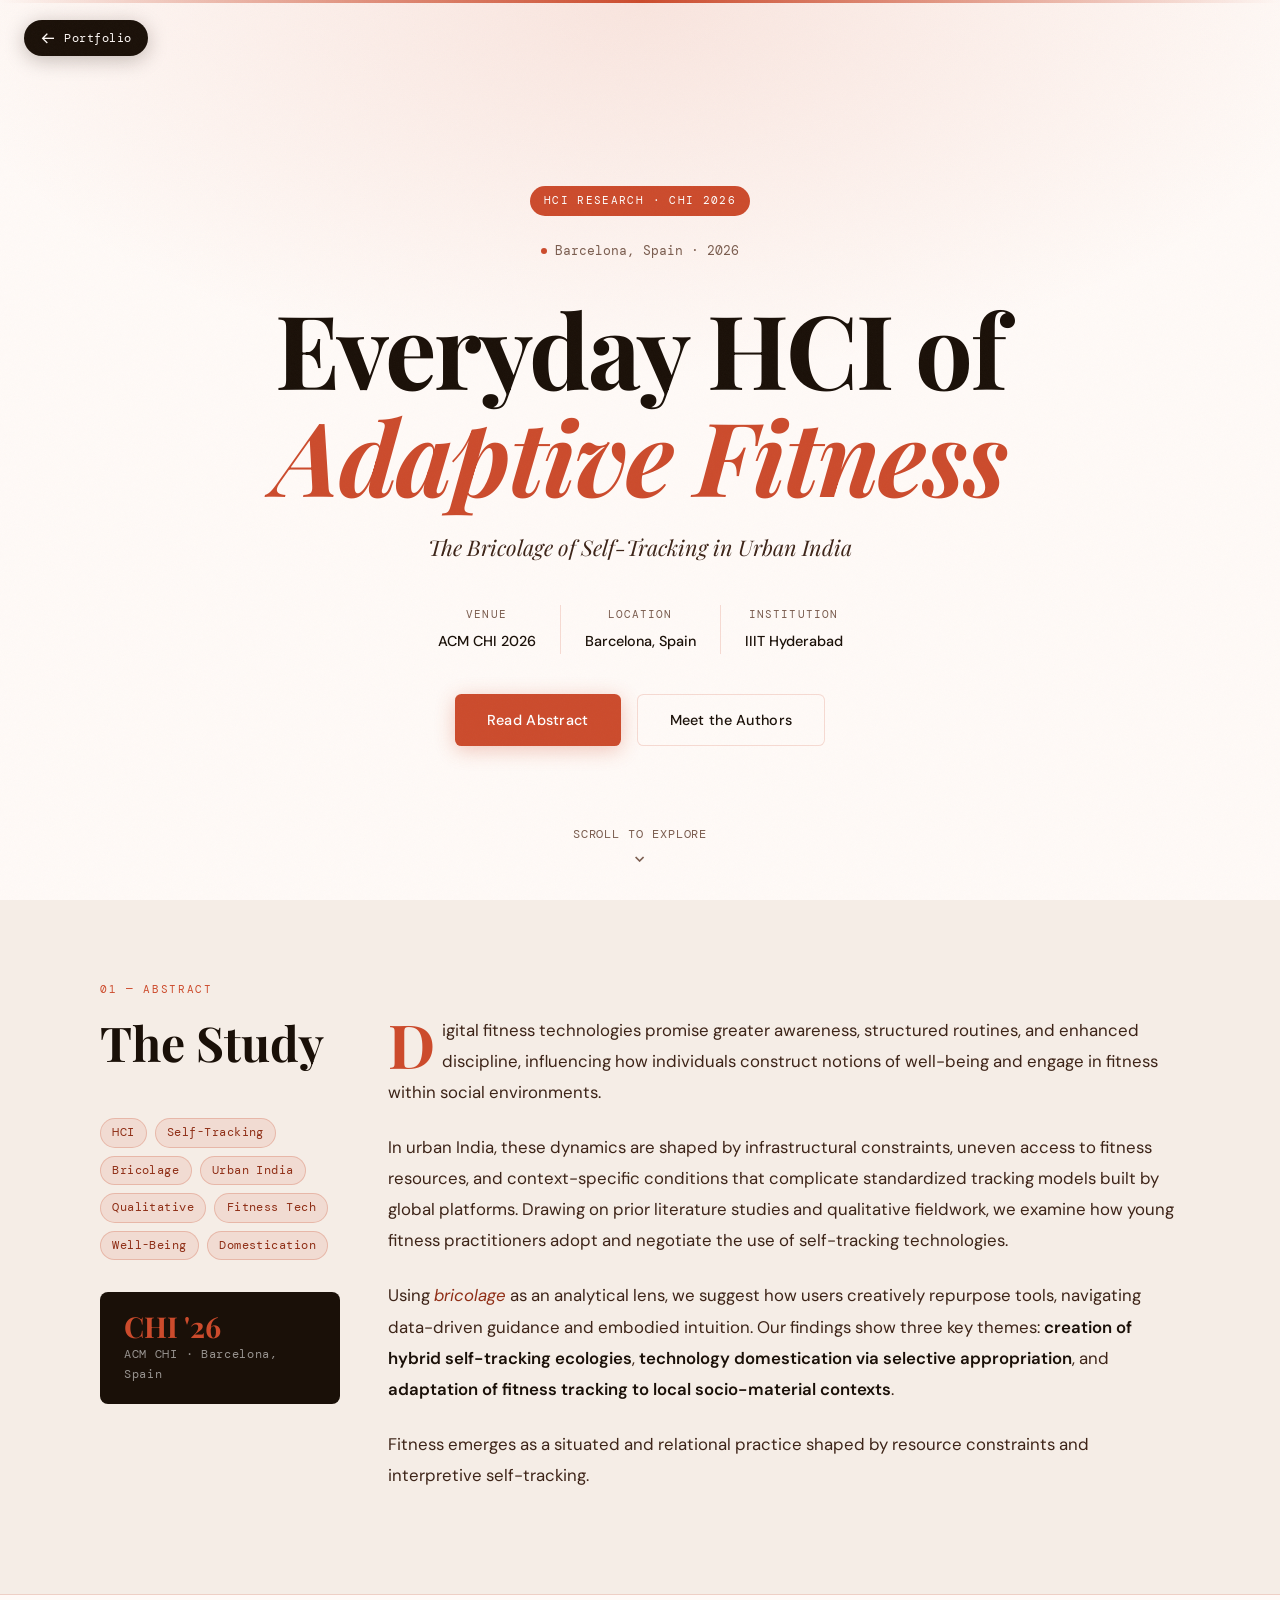
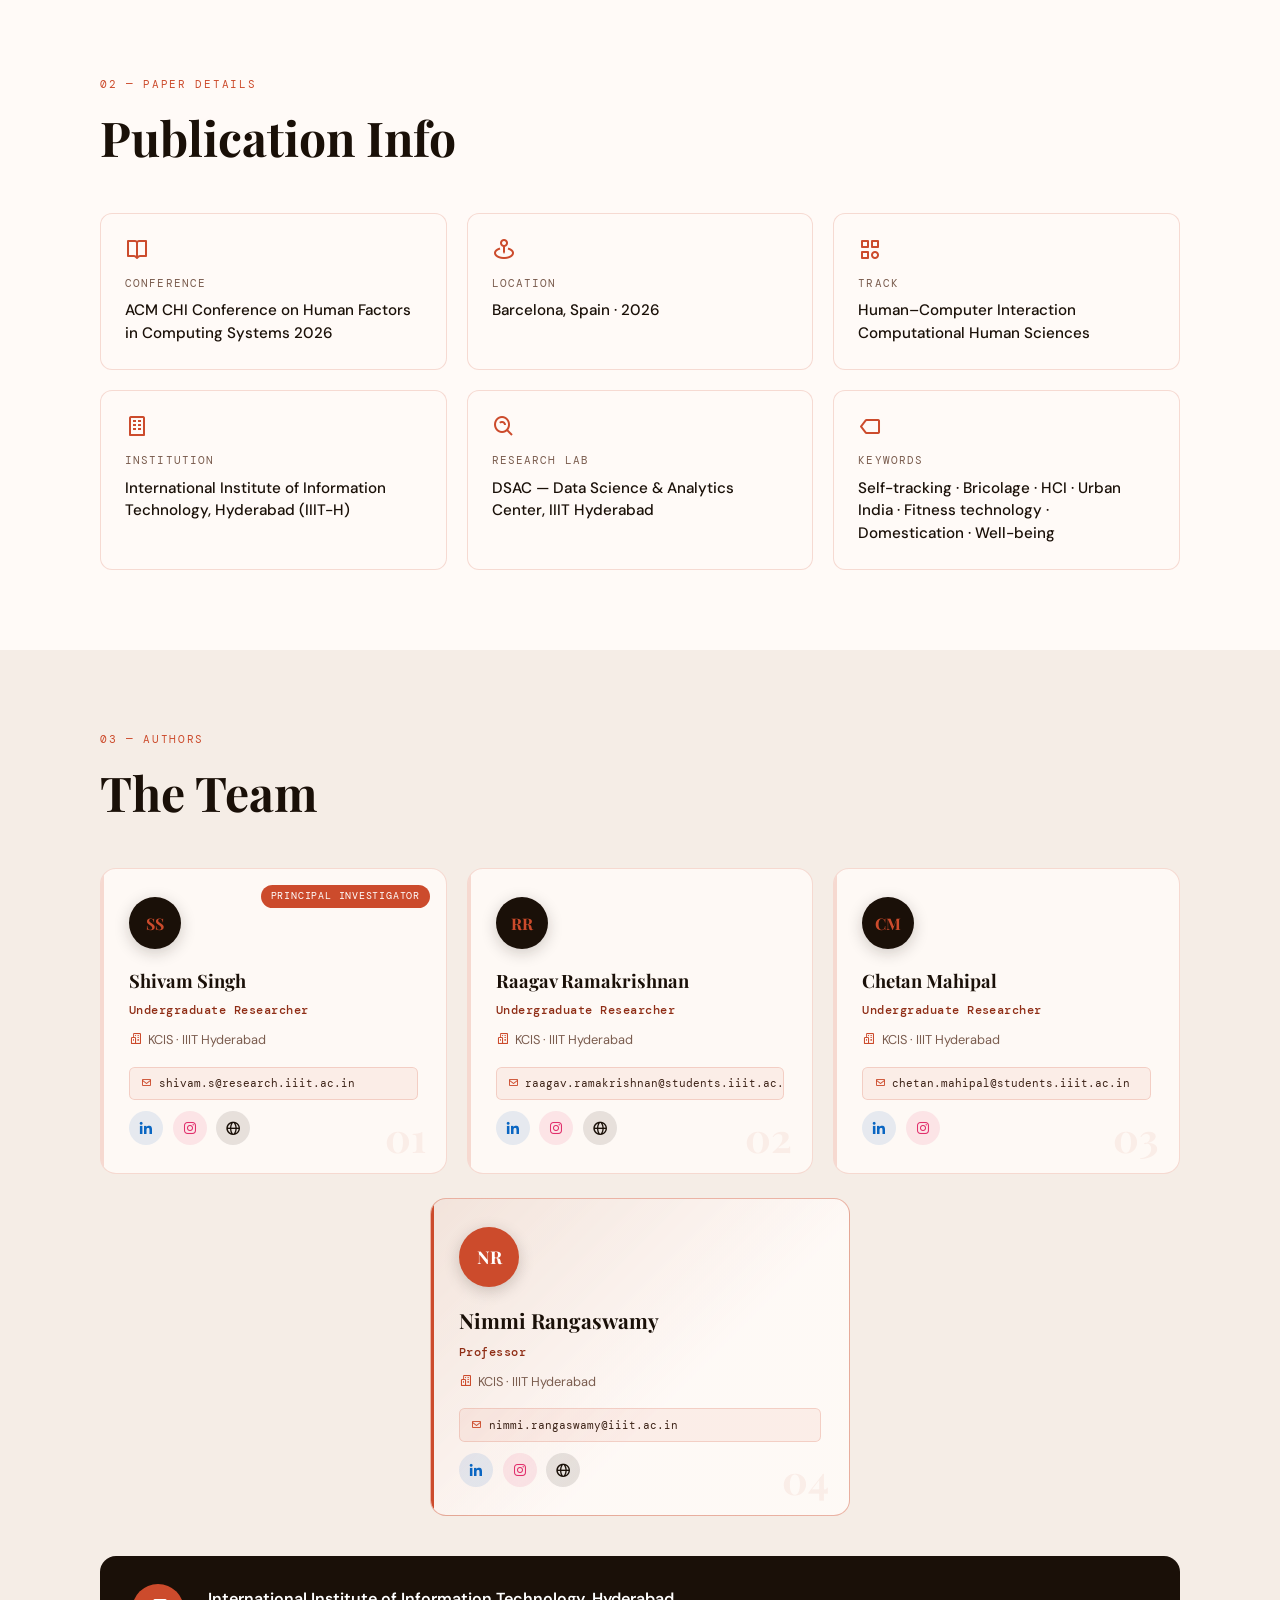
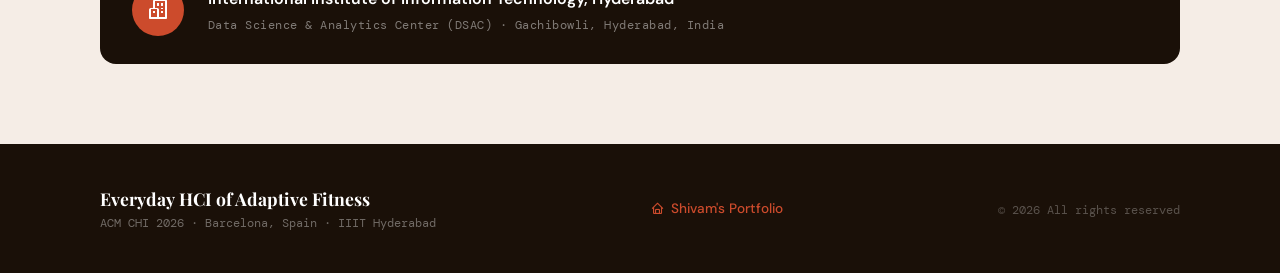
==== commit a269cde7: "institute logo fixed" ====
--- a/chi2026/index.html
+++ b/chi2026/index.html
@@ -123,7 +123,7 @@
                     <div class="detail-card__value">Human–Computer Interaction<br>Computational Human Sciences</div>
                 </div>
                 <div class="detail-card">
-                    <i class='bx bx-institution detail-card__icon'></i>
+                    <i class='bx bx-building detail-card__icon'></i>
                     <div class="detail-card__title">Institution</div>
                     <div class="detail-card__value">International Institute of Information Technology, Hyderabad (IIIT-H)</div>
                 </div>
--- a/chi2026/chi.css
+++ b/chi2026/chi.css
@@ -266,7 +266,11 @@
     .abstract__layout { grid-template-columns: 240px 1fr; }
 }
 
-.abstract__sidebar { position: sticky; top: 2rem; align-self: start; }
+.abstract__sidebar { 
+    position: static; 
+    align-self: start; 
+    margin-bottom: 2rem; 
+}
 
 .abstract__pills {
     display: flex;
@@ -574,4 +578,16 @@
     .hero__meta { gap: 1rem; }
     .meta-divider { display: none; }
     .footer__inner { justify-content: center; text-align: center; }
+}
+
+@media (min-width: 768px) {
+    .abstract__layout { 
+        grid-template-columns: 240px 1fr; 
+    }
+    
+    .abstract__sidebar { 
+        position: sticky; 
+        top: 2rem; 
+        margin-bottom: 0; /* Remove mobile margin */
+    }
 }
